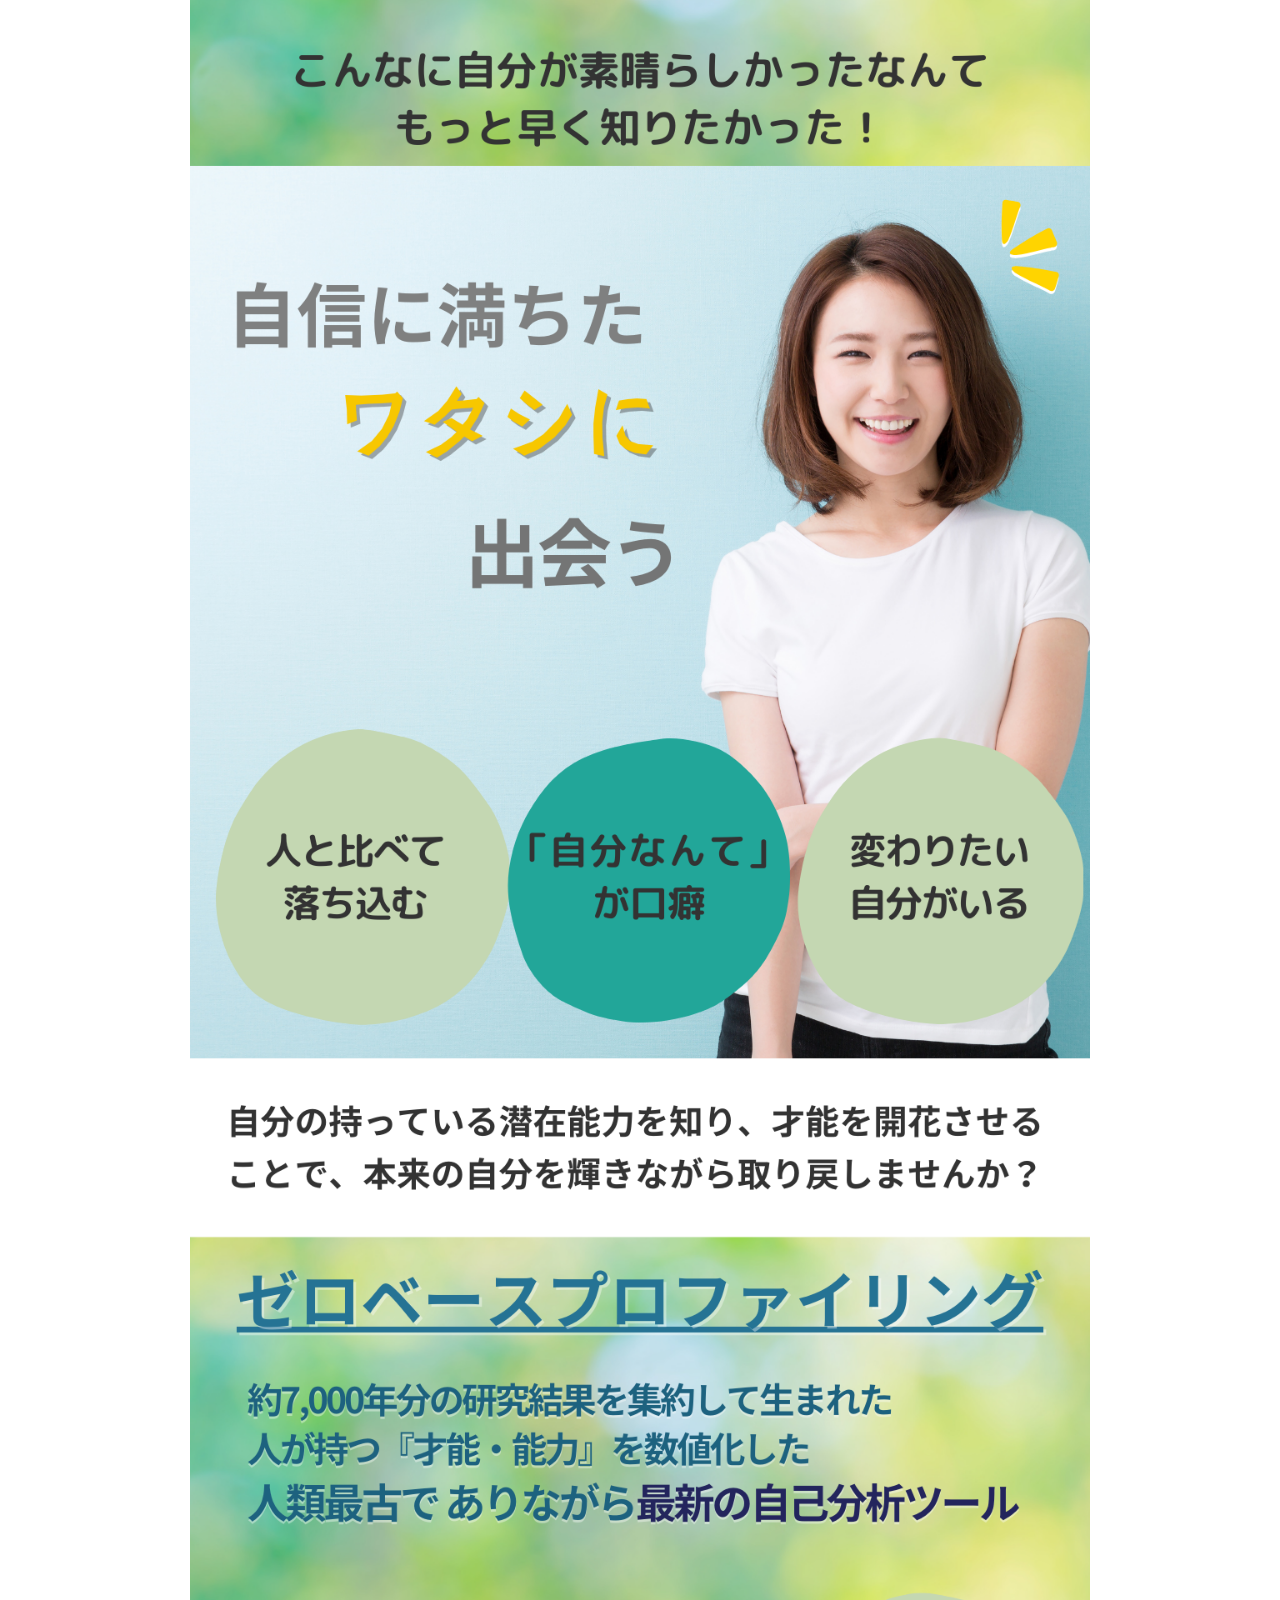
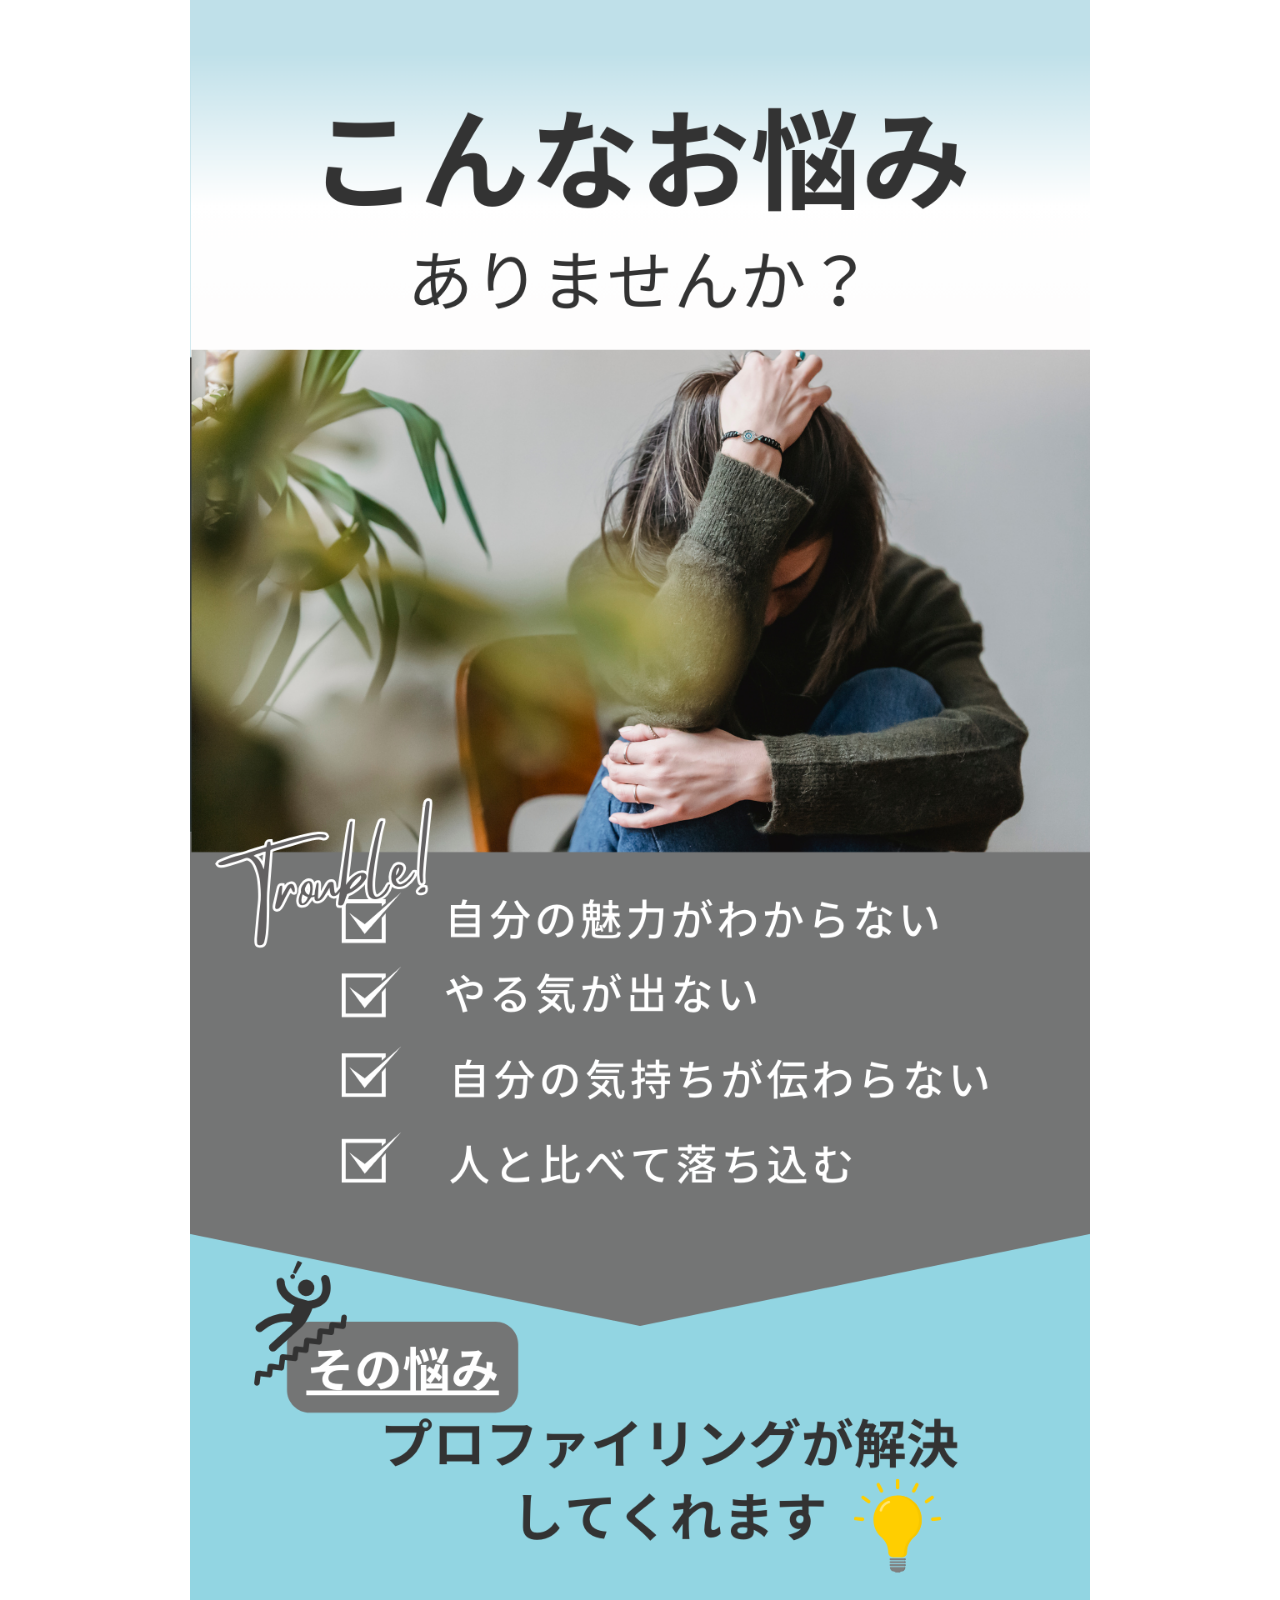
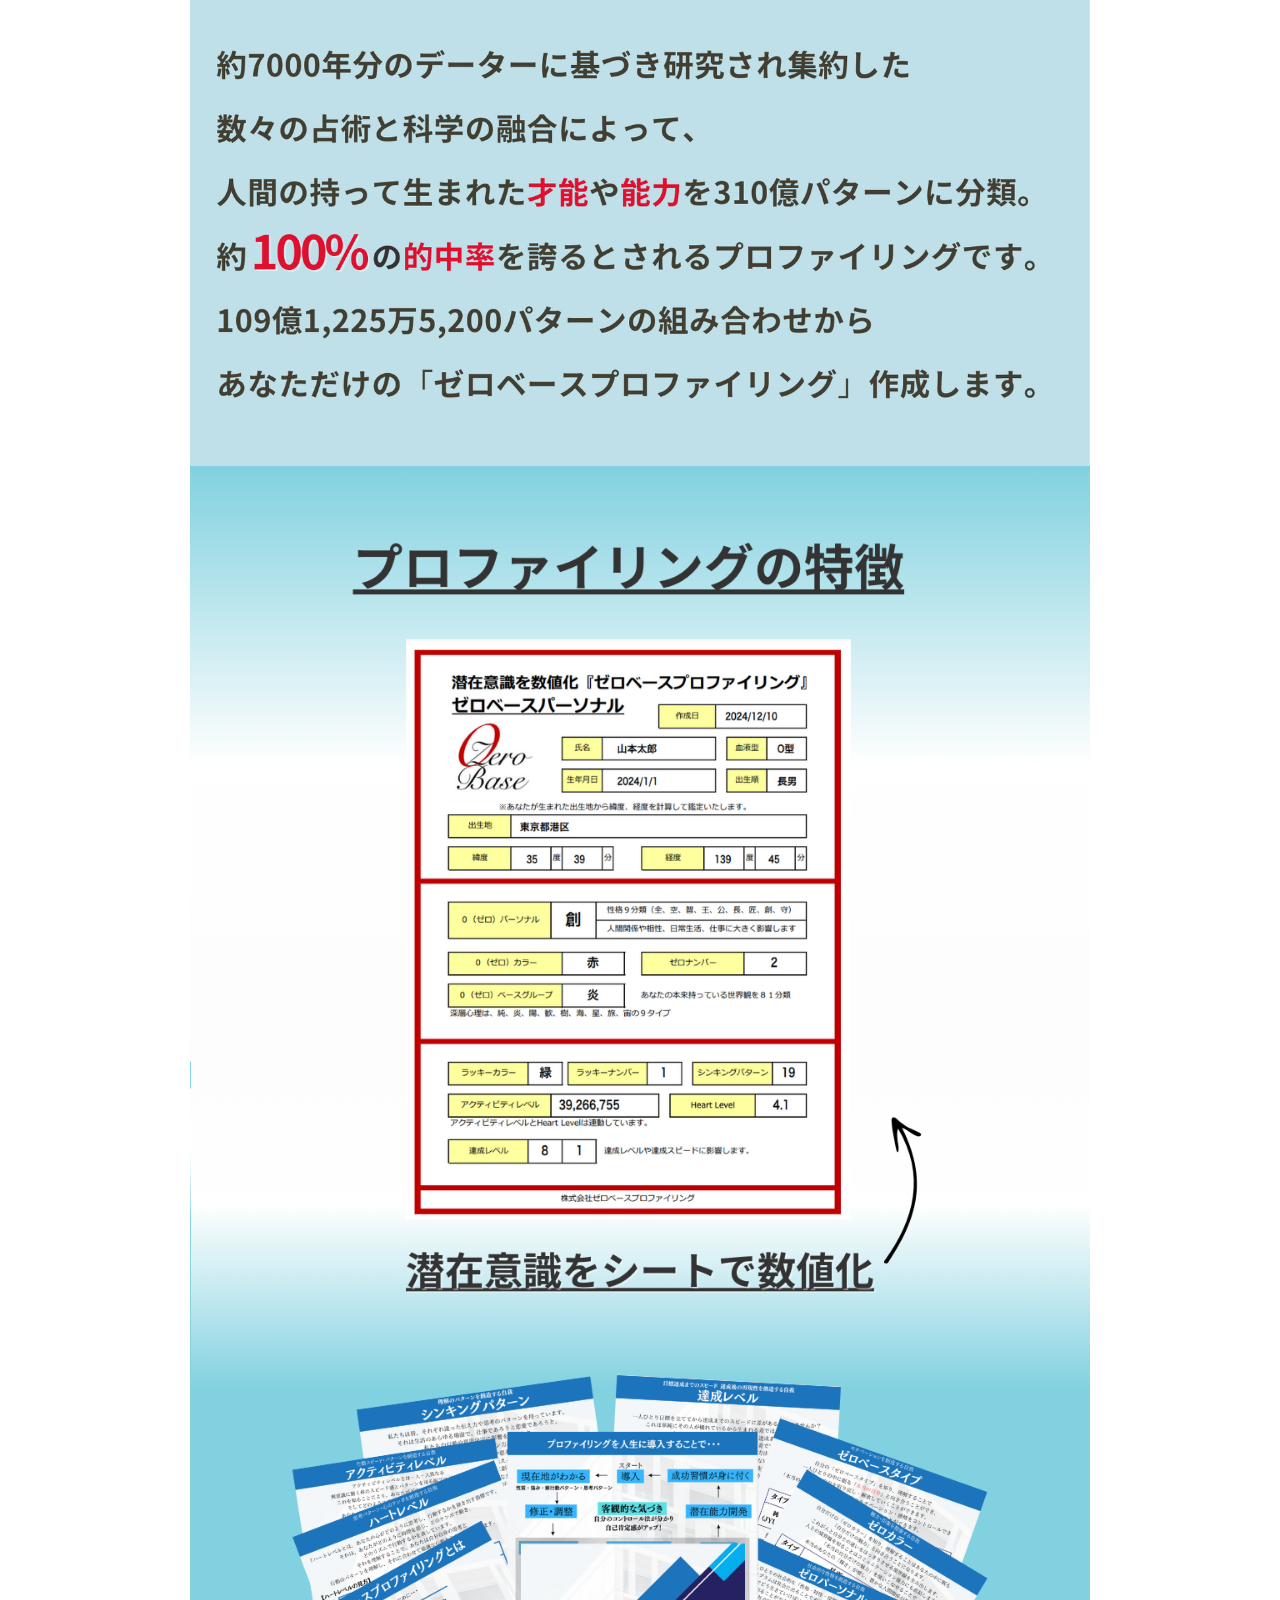
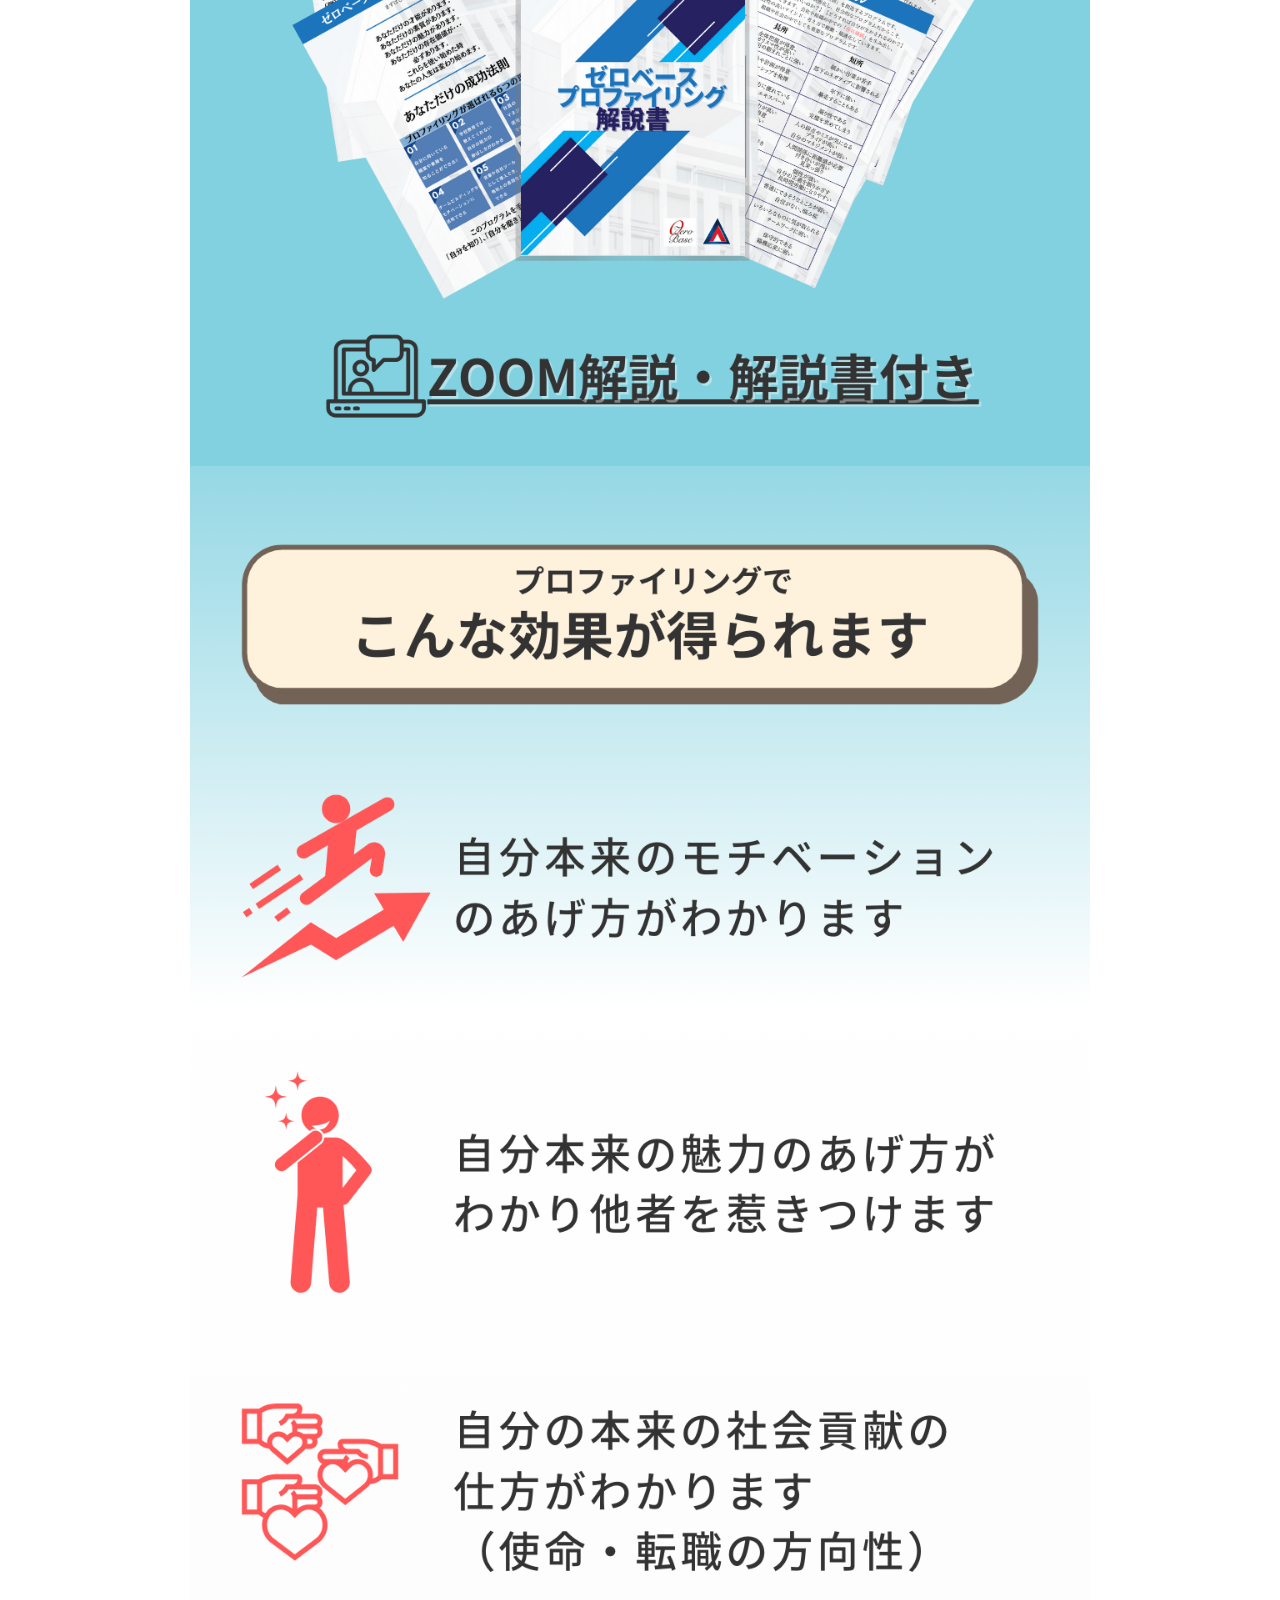
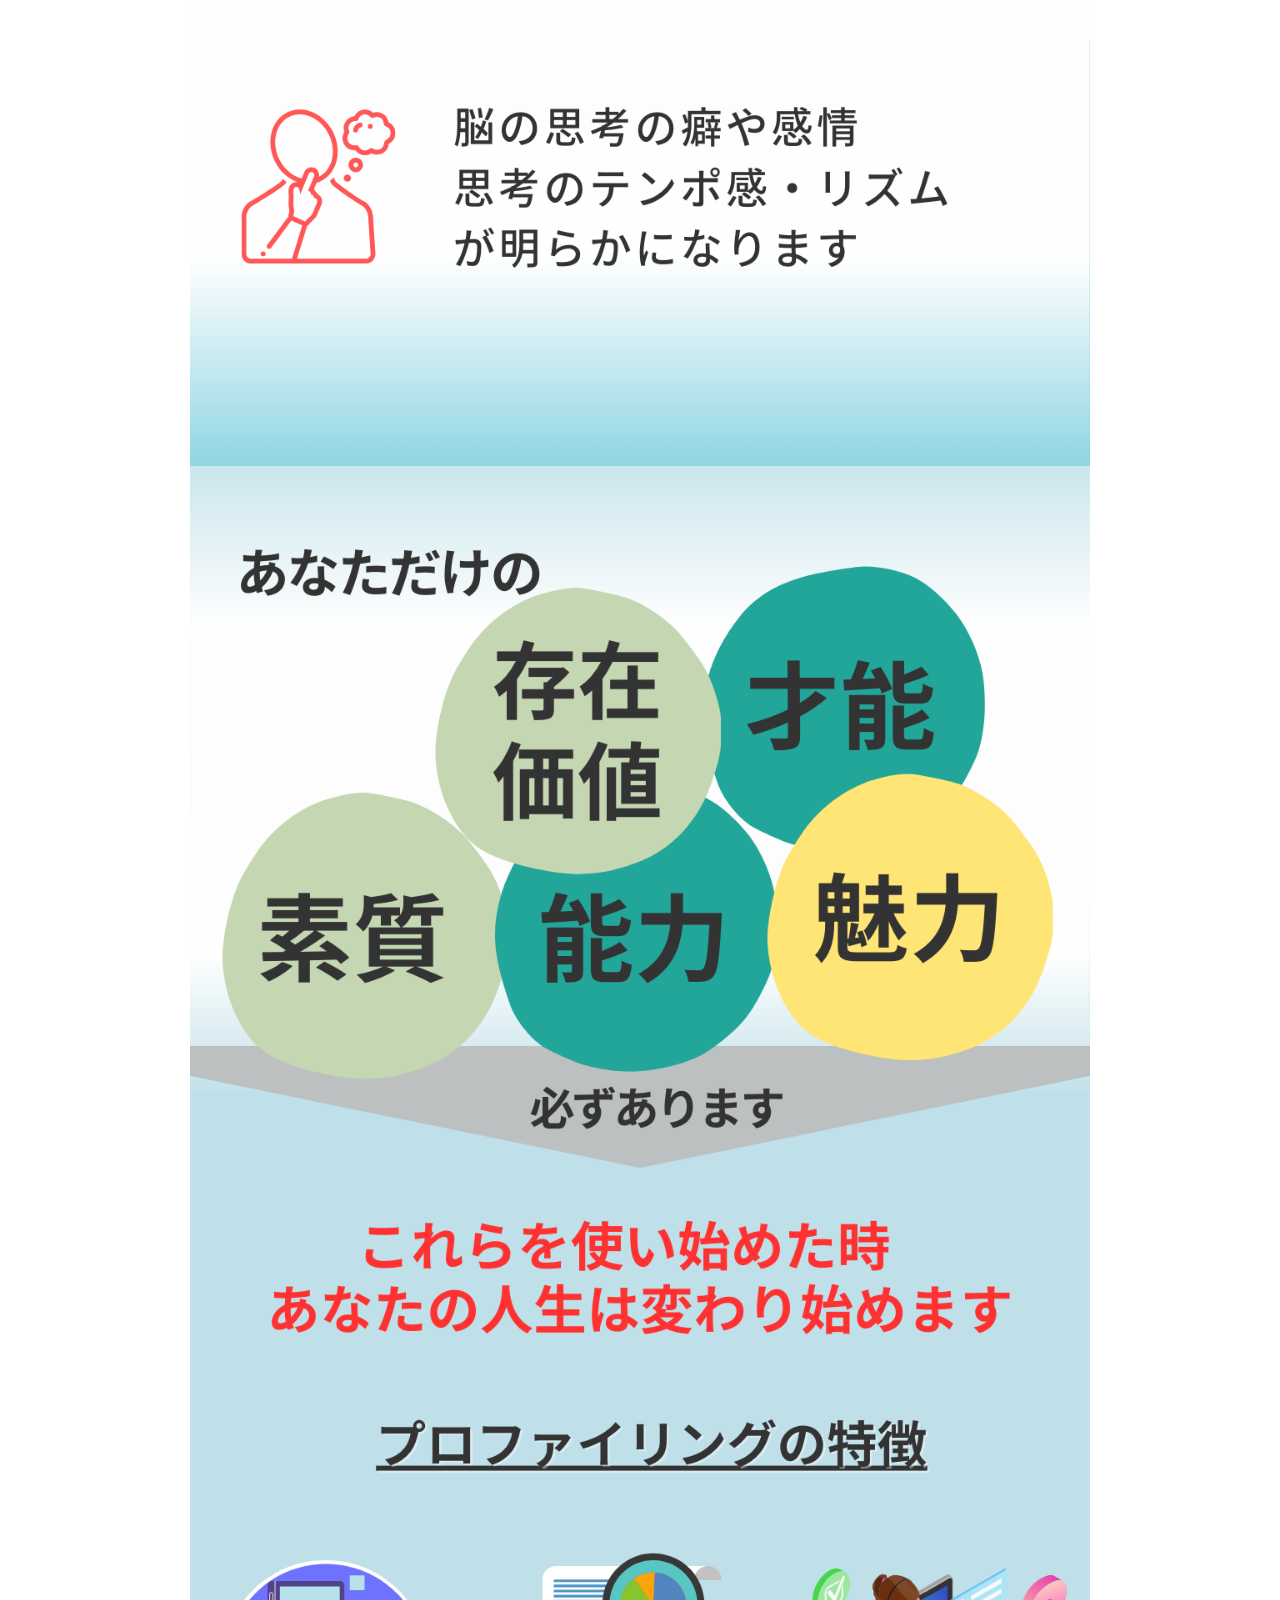
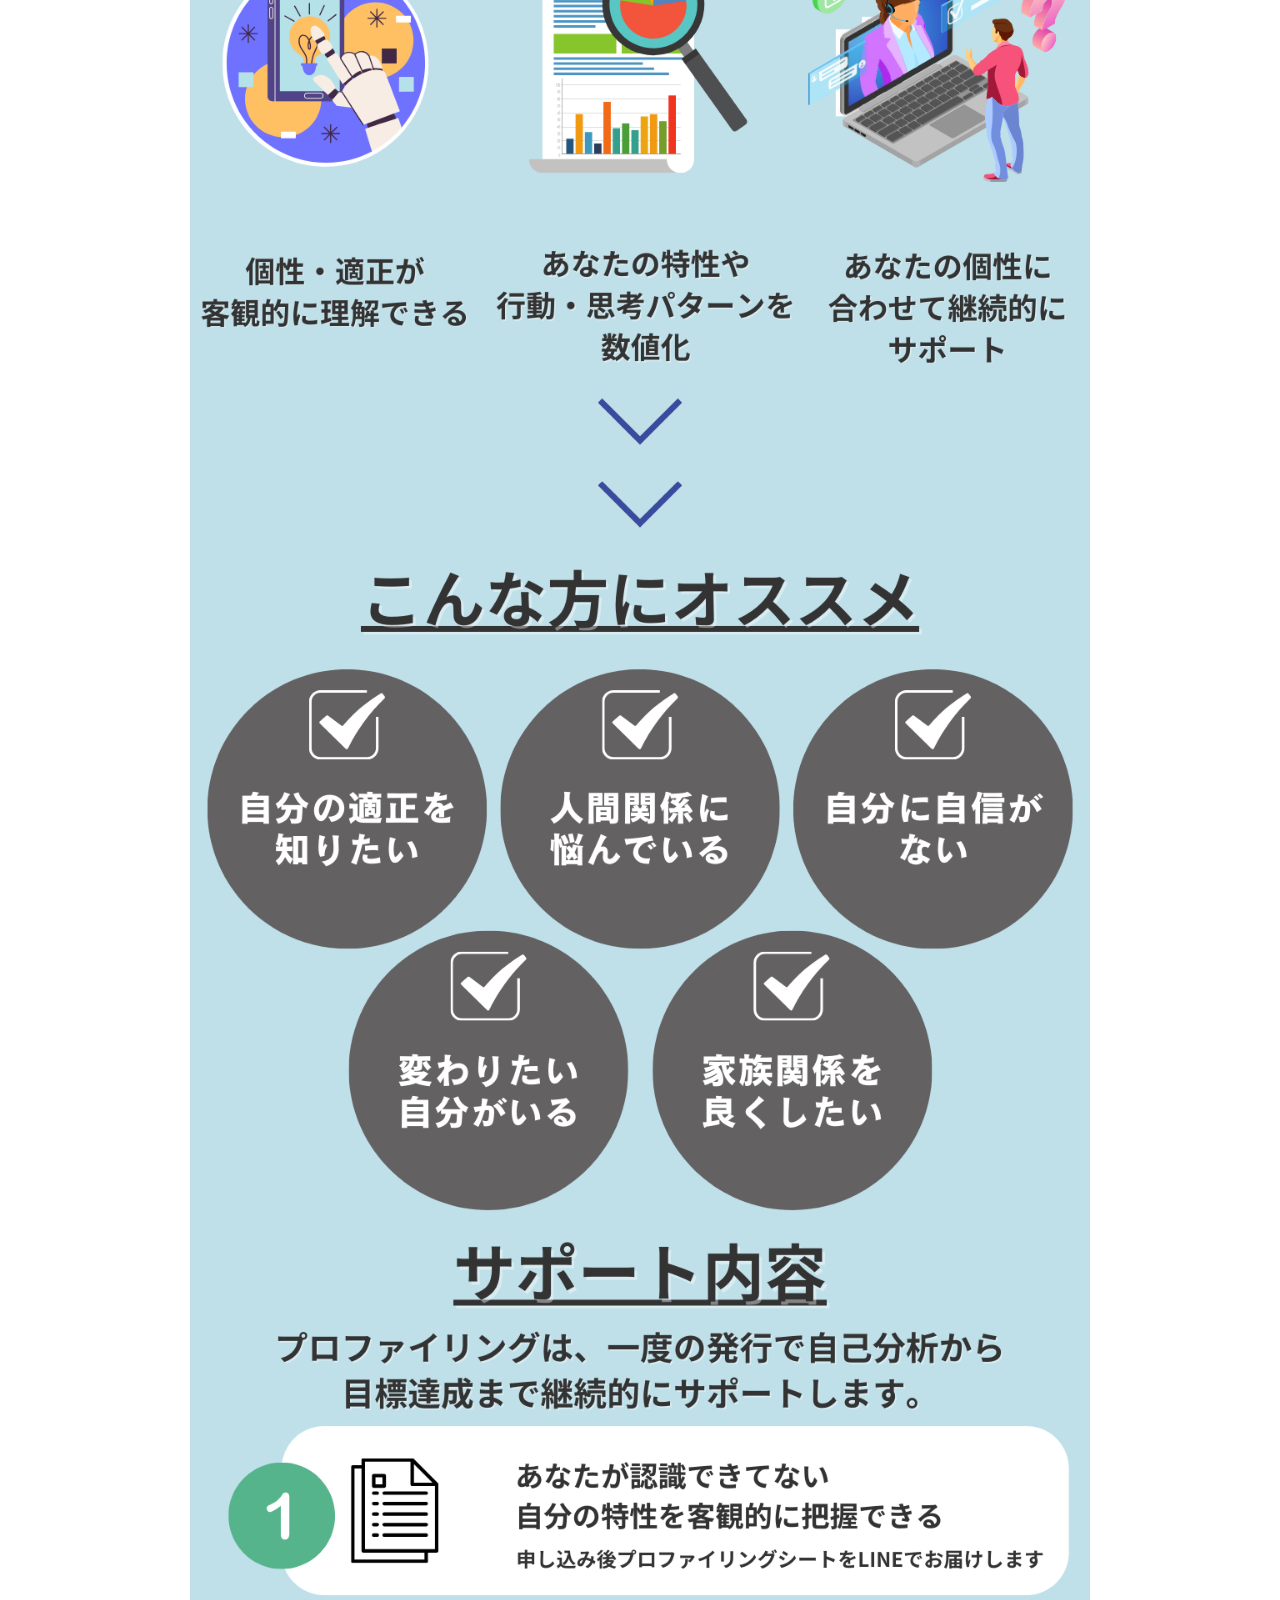
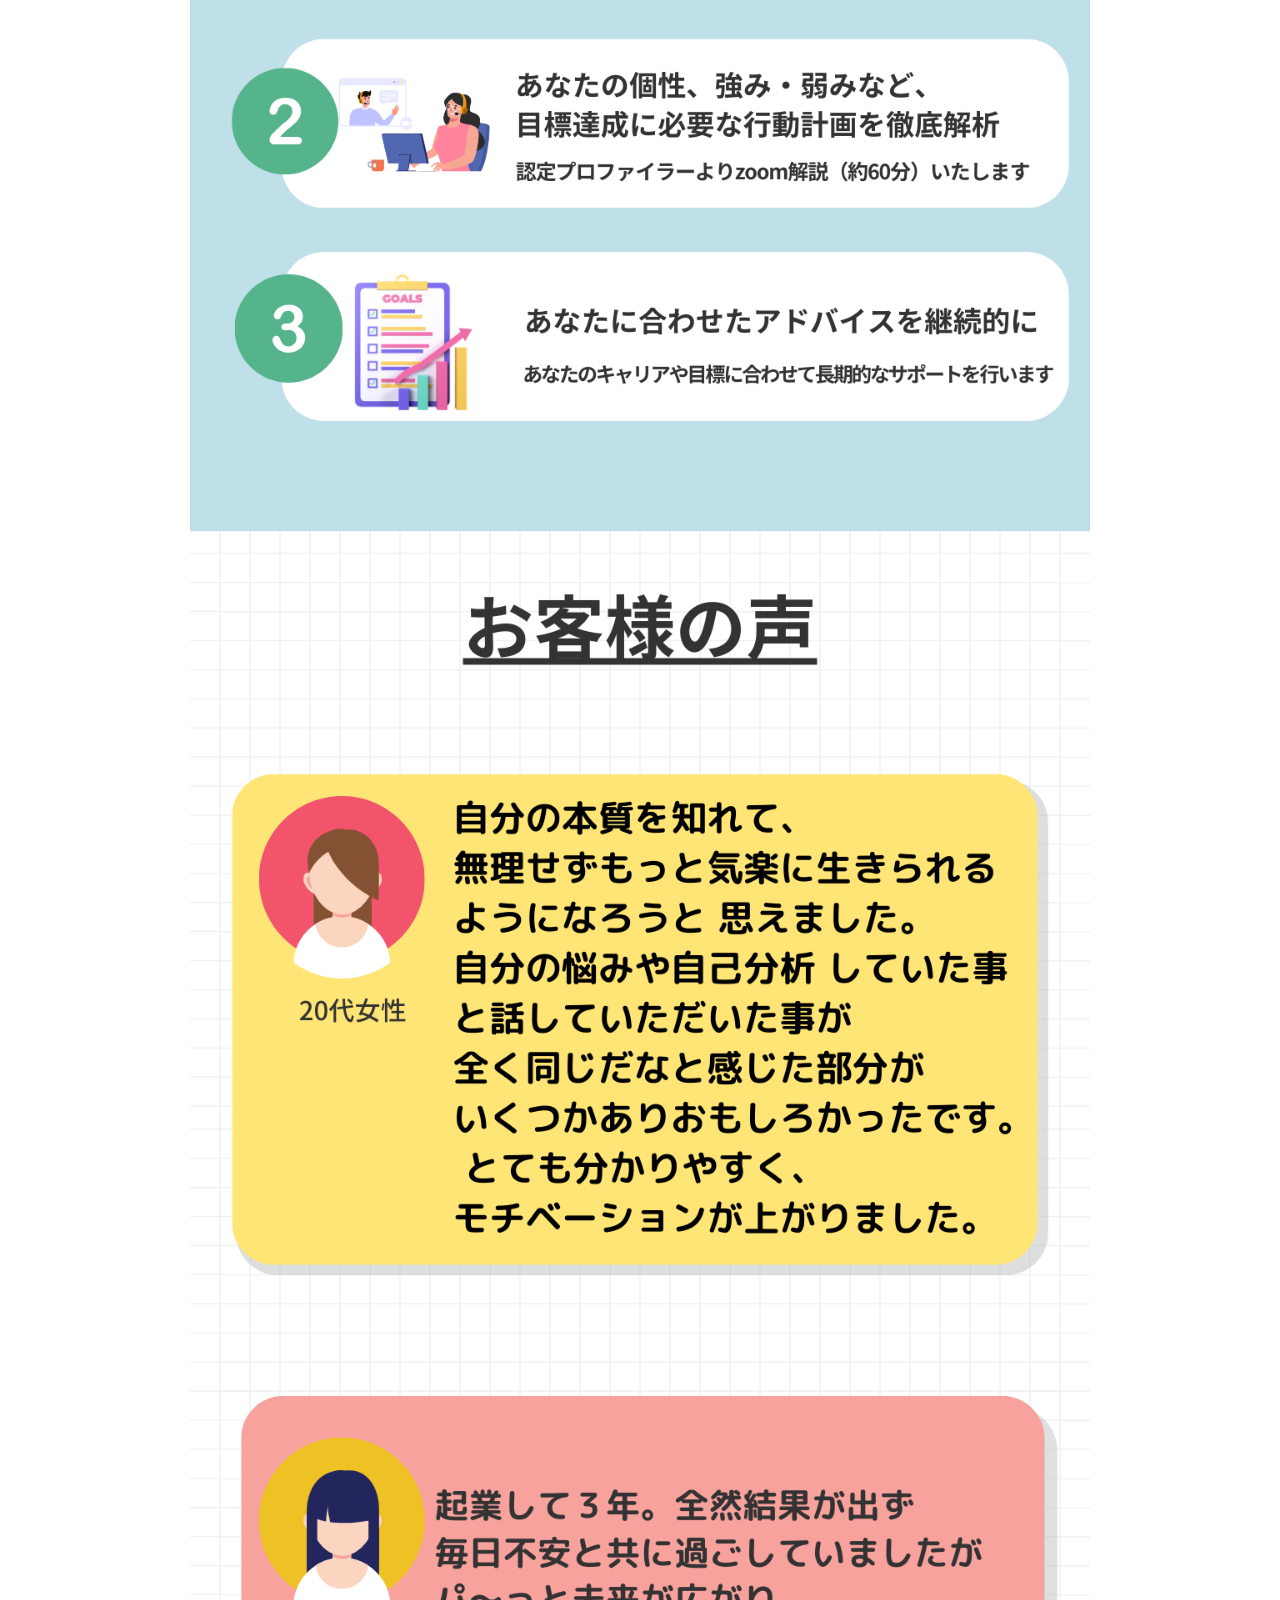
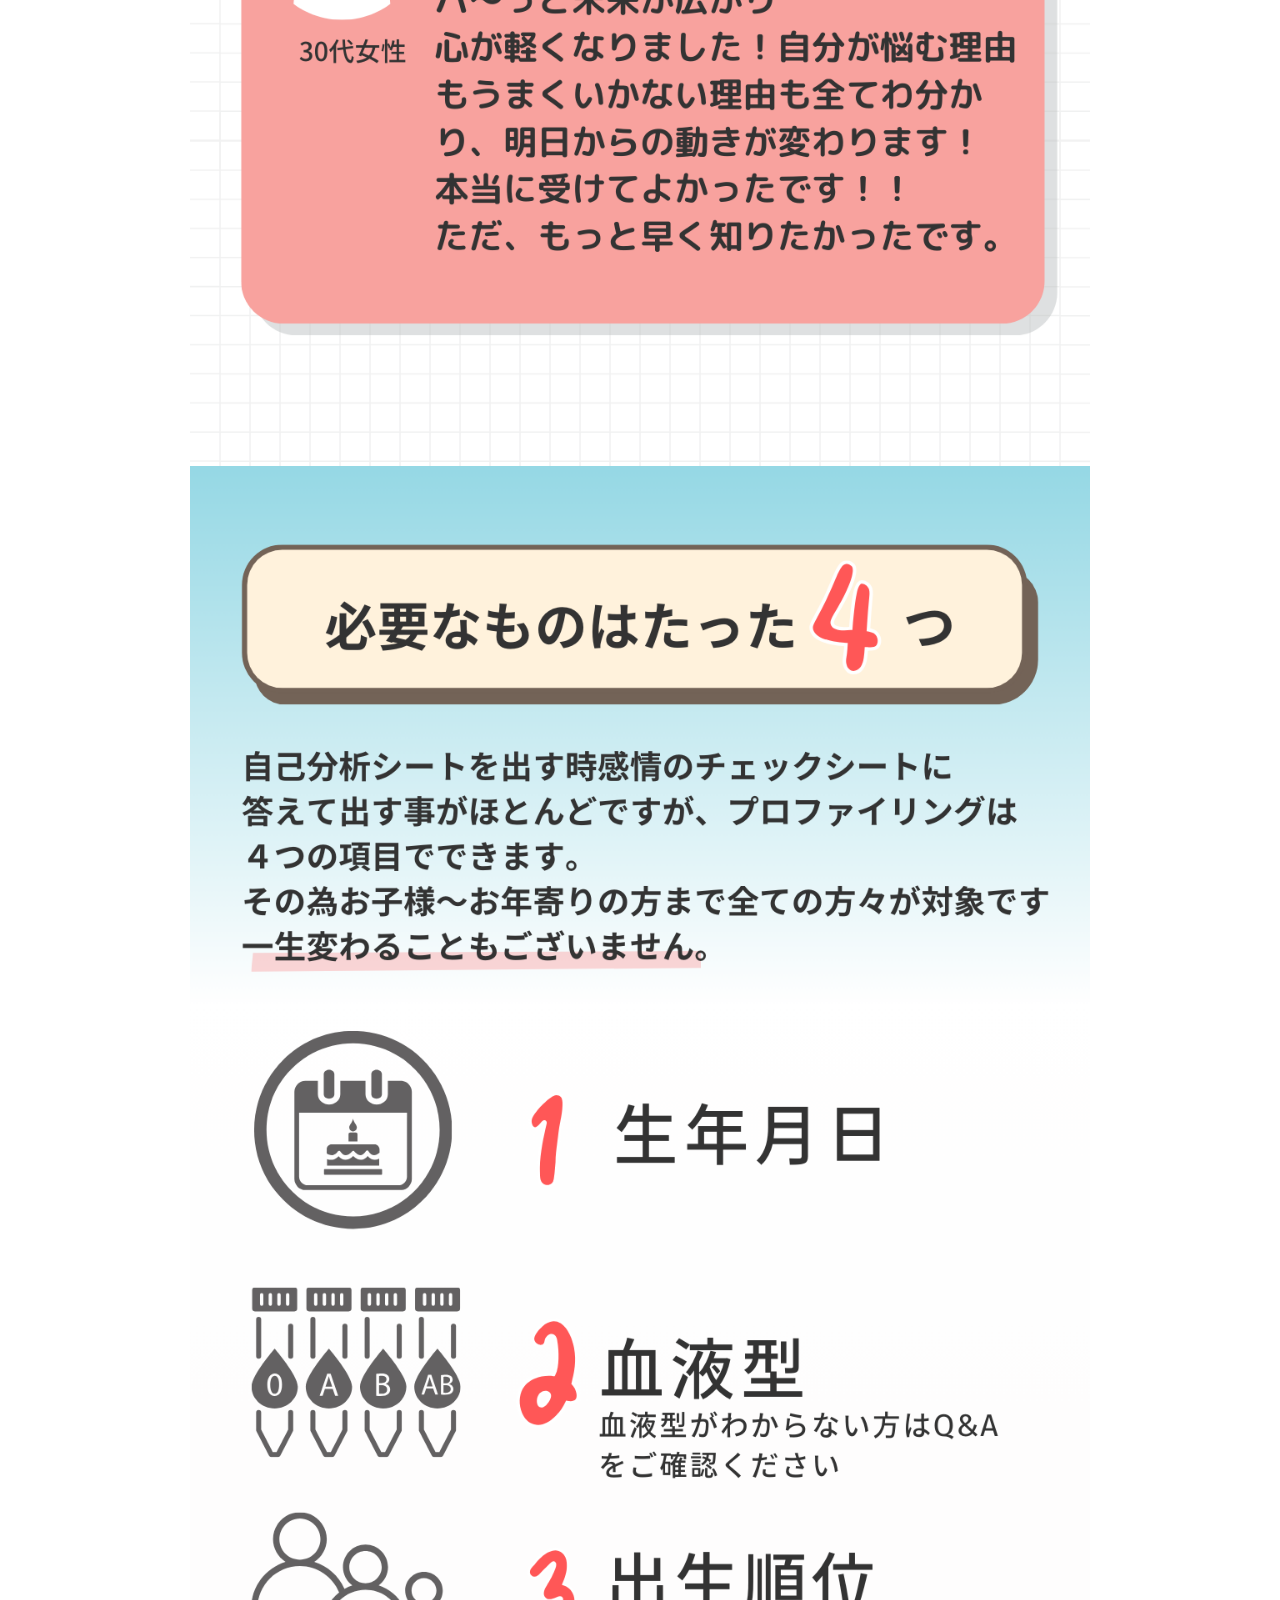
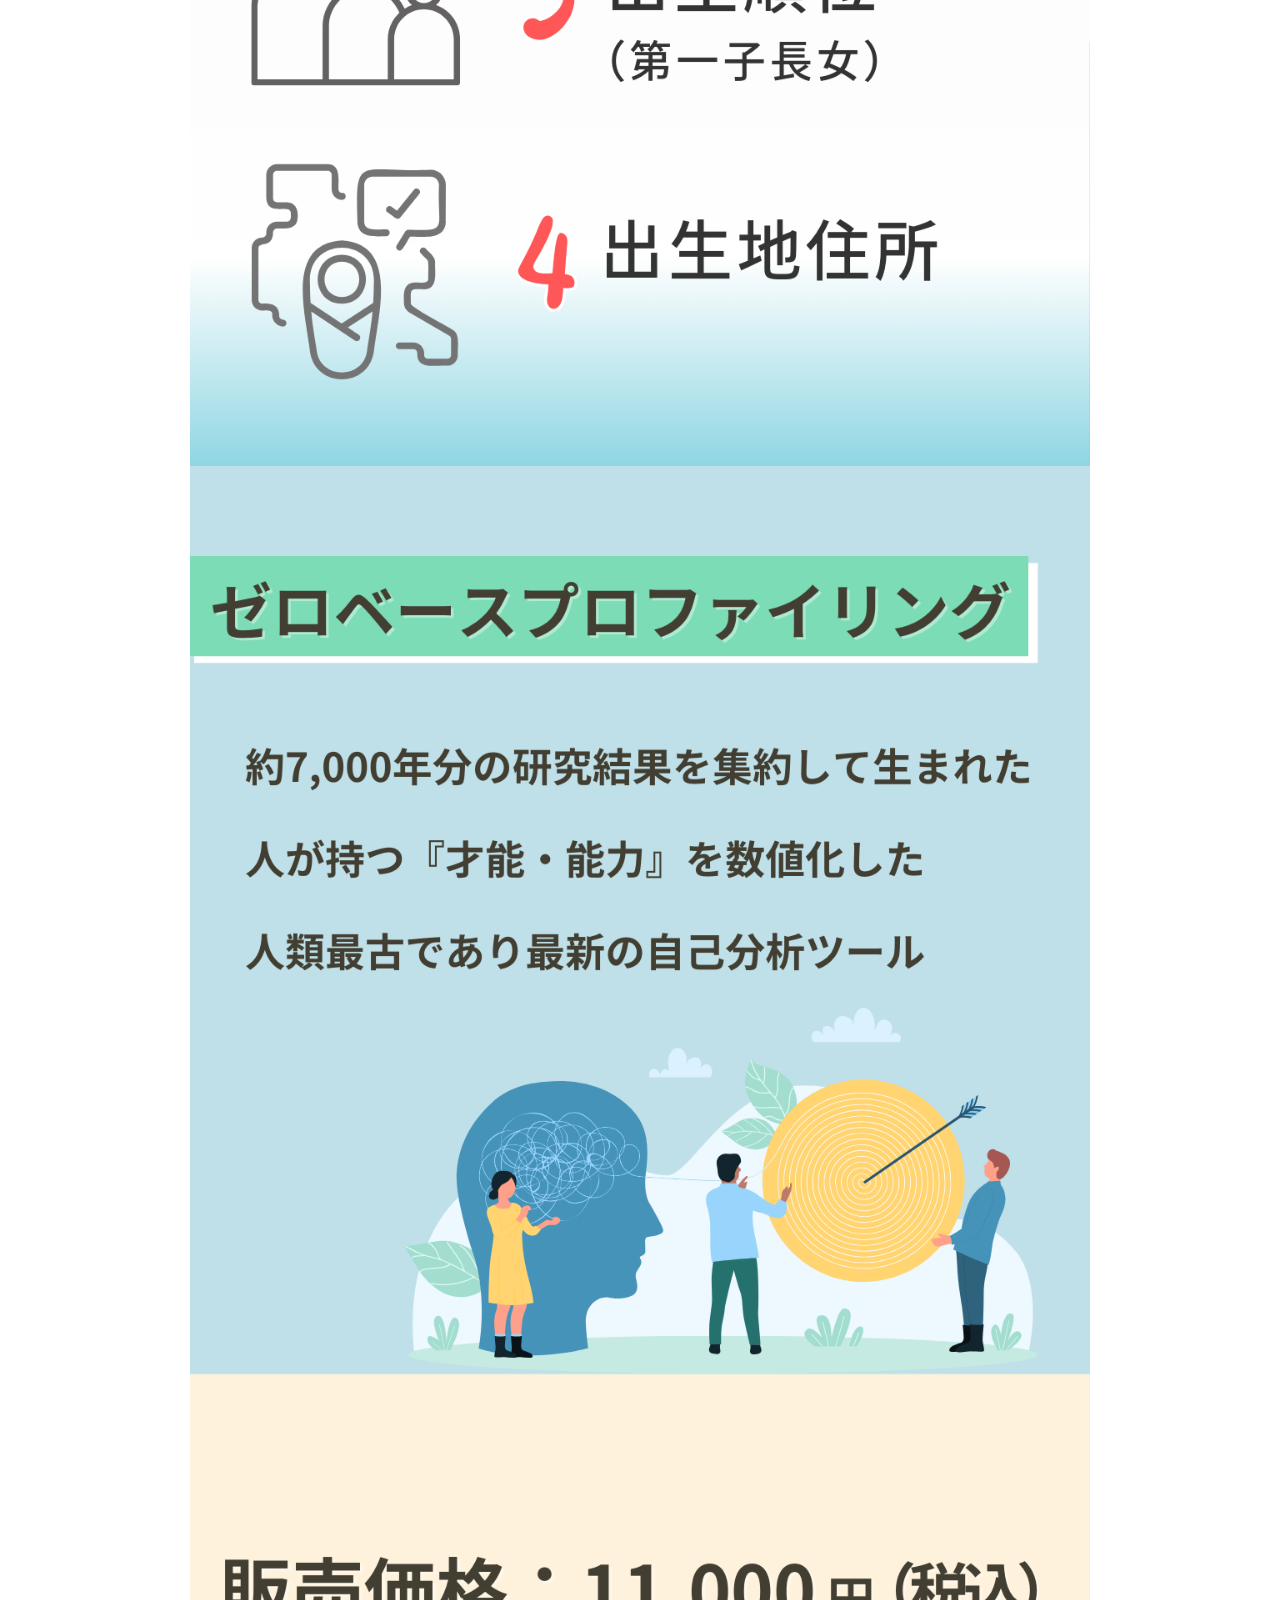
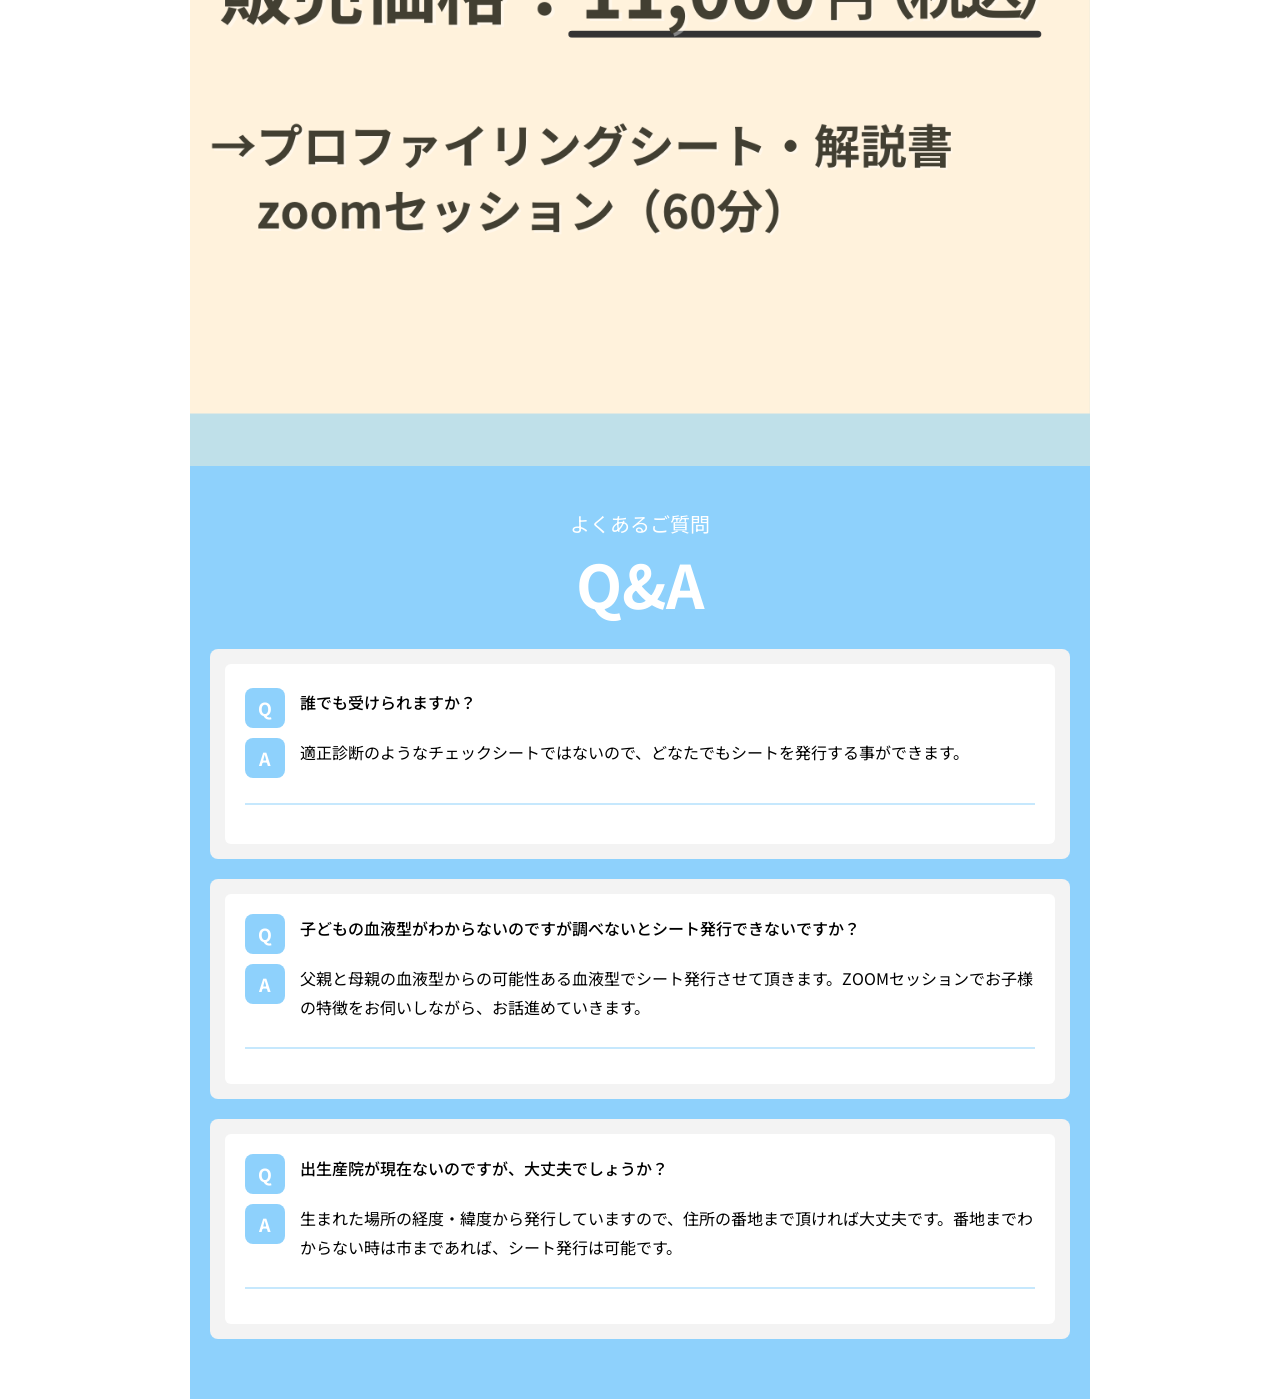
==== index.html @ 4ea13103 "Initial commit: It'me LP landing page" ====
<!DOCTYPE html>
<html lang="ja">

<head>
    <meta charset="UTF-8">
    <meta name="viewport" content="width=device-width, initial-scale=1.0">
    <title>what's profiling</title>
    <link rel="stylesheet" href="style.css">
    <link rel="preconnect" href="https://fonts.googleapis.com">
    <link rel="preconnect" href="https://fonts.gstatic.com" crossorigin>
    <link href="https://fonts.googleapis.com/css2?family=Noto+Sans+JP:wght@100;300;400;500;700;900&display=swap" rel="stylesheet">
</head>

<body>
    <div class="container">
        <!-- Hero Image -->
        <img src="images/01_hero.png" alt="こんなにたくさん 自分のことがわかる!" class="lp-image">

        <!-- Section 2 -->
        <img src="images/02_section.png" alt="プロファイリングとは" class="lp-image">

        <!-- Section 3 -->
        <img src="images/03_section.png" alt="プロファイリングの特徴" class="lp-image">

        <!-- Section 4 -->
        <img src="images/04_section.png" alt="セッション内容" class="lp-image">

        <!-- Section 5 -->
        <img src="images/05_section.png" alt="お客様の声" class="lp-image">

        <!-- Section 6 -->
        <img src="images/06_section.png" alt="セッションの流れ" class="lp-image">

        <!-- Section 7 -->
        <img src="images/07_section.png" alt="プロファイリングの効果" class="lp-image">

        <!-- Section 8 -->
        <img src="images/08_section.png" alt="セッション詳細" class="lp-image">

        <!-- Section 9: 変わることもございません -->
        <img src="images/09_section.png" alt="一生変わることのない自分だけの取扱説明書" class="lp-image">

        <!-- Section 10: 販売価格 -->
        <img src="images/10_price.png" alt="販売価格" class="lp-image">

        <!-- ※「申し込み方法」セクション（5-24.png）削除 -->
        <!-- ※ CTAボタン「申し込む」削除 -->
        <!-- ※「ABOUT ME」セクション（11-6.png）削除 -->

        <!-- Q&A Section -->
        <div class="qa-section">
            <div class="qa-header">
                <span class="qa-subtitle">よくあるご質問</span>
                <span class="qa-title">Q&amp;A</span>
            </div>

            <!-- Q&A 1 -->
            <div class="qa-item">
                <div class="qa-inner">
                    <div class="qa-row qa-question">
                        <div class="qa-badge">Q</div>
                        <div class="qa-text">誰でも受けられますか？</div>
                    </div>
                    <div class="qa-row qa-answer">
                        <div class="qa-badge">A</div>
                        <div class="qa-text">適正診断のようなチェックシートではないので、どなたでもシートを発行する事ができます。</div>
                    </div>
                    <hr class="qa-divider">
                </div>
            </div>

            <!-- Q&A 2 -->
            <div class="qa-item">
                <div class="qa-inner">
                    <div class="qa-row qa-question">
                        <div class="qa-badge">Q</div>
                        <div class="qa-text">子どもの血液型がわからないのですが調べないとシート発行できないですか？</div>
                    </div>
                    <div class="qa-row qa-answer">
                        <div class="qa-badge">A</div>
                        <div class="qa-text">父親と母親の血液型からの可能性ある血液型でシート発行させて頂きます。ZOOMセッションでお子様の特徴をお伺いしながら、お話進めていきます。</div>
                    </div>
                    <hr class="qa-divider">
                </div>
            </div>

            <!-- Q&A 3 -->
            <div class="qa-item">
                <div class="qa-inner">
                    <div class="qa-row qa-question">
                        <div class="qa-badge">Q</div>
                        <div class="qa-text">出生産院が現在ないのですが、大丈夫でしょうか？</div>
                    </div>
                    <div class="qa-row qa-answer">
                        <div class="qa-badge">A</div>
                        <div class="qa-text">生まれた場所の経度・緯度から発行していますので、住所の番地まで頂ければ大丈夫です。番地までわからない時は市まであれば、シート発行は可能です。</div>
                    </div>
                    <hr class="qa-divider">
                </div>
            </div>
        </div>

        <!-- ※ 最終CTAボタン「申し込む」削除 -->

    </div>
</body>

</html>
---- style.css ----
/* Base Styles */
* {
    margin: 0;
    padding: 0;
    box-sizing: border-box;
}

body {
    background-color: #fff;
    font-family: "Open Sans", "Noto Sans JP", Helvetica, Arial, sans-serif;
    color: #333;
    line-height: 1.8;
    font-size: 18px;
}

.container {
    max-width: 900px;
    margin: 0 auto;
    background-color: #fff;
}

/* Image Styles */
.lp-image {
    display: block;
    width: 100%;
    height: auto;
}

/* Q&A Section */
.qa-section {
    background-color: #8ed1fc;
    padding: 40px 20px;
}

.qa-header {
    text-align: center;
    color: #fff;
    margin-bottom: 30px;
}

.qa-header .qa-subtitle {
    font-size: 20px;
    display: block;
    margin-bottom: 5px;
}

.qa-header .qa-title {
    font-size: 60px;
    font-weight: bold;
    line-height: 1.2;
}

/* Q&A Item */
.qa-item {
    background-color: #f3f3f3;
    border-radius: 8px;
    margin-bottom: 20px;
    overflow: hidden;
}

.qa-inner {
    background-color: #fff;
    margin: 15px;
    border-radius: 6px;
    padding: 20px;
    min-height: 180px;
    display: flex;
    flex-direction: column;
    justify-content: center;
}

.qa-row {
    display: flex;
    align-items: flex-start;
    gap: 15px;
    margin-bottom: 10px;
}

.qa-row:last-child {
    margin-bottom: 0;
}

.qa-badge {
    flex-shrink: 0;
    width: 40px;
    height: 40px;
    background-color: #8ed1fc;
    color: #fff;
    display: flex;
    align-items: center;
    justify-content: center;
    border-radius: 8px;
    font-size: 18px;
    font-weight: bold;
}

.qa-text {
    flex: 1;
    color: #000;
    font-size: 16px;
    line-height: 1.8;
    display: flex;
    align-items: center;
}

.qa-question .qa-text {
    font-weight: 500;
}

.qa-divider {
    border: none;
    border-top: 2px solid #8ed1fc;
    margin: 15px 0;
    opacity: 0.5;
}

/* Responsive */
@media (max-width: 600px) {
    .qa-header .qa-title {
        font-size: 40px;
    }

    .qa-header .qa-subtitle {
        font-size: 16px;
    }

    .qa-inner {
        padding: 15px;
        margin: 10px;
        min-height: auto;
    }

    .qa-badge {
        width: 32px;
        height: 32px;
        font-size: 15px;
    }

    .qa-text {
        font-size: 14px;
    }
}
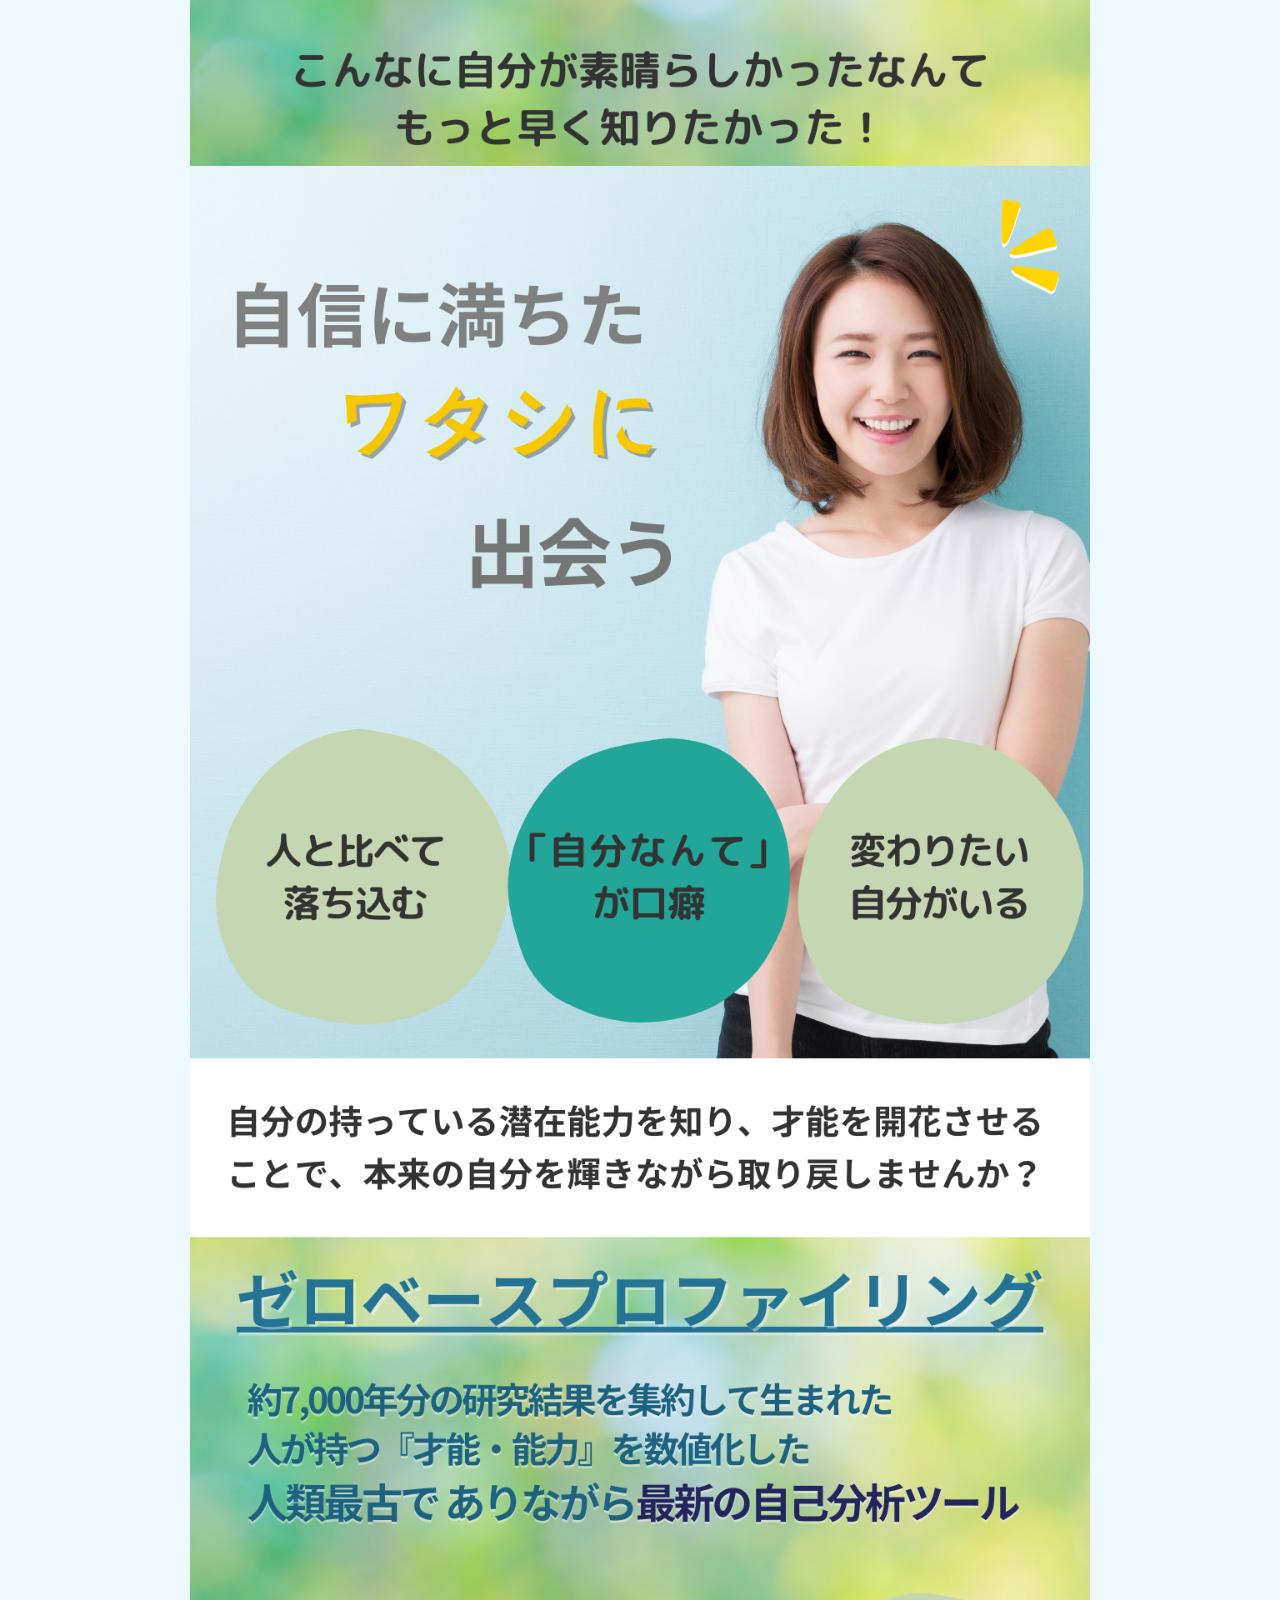
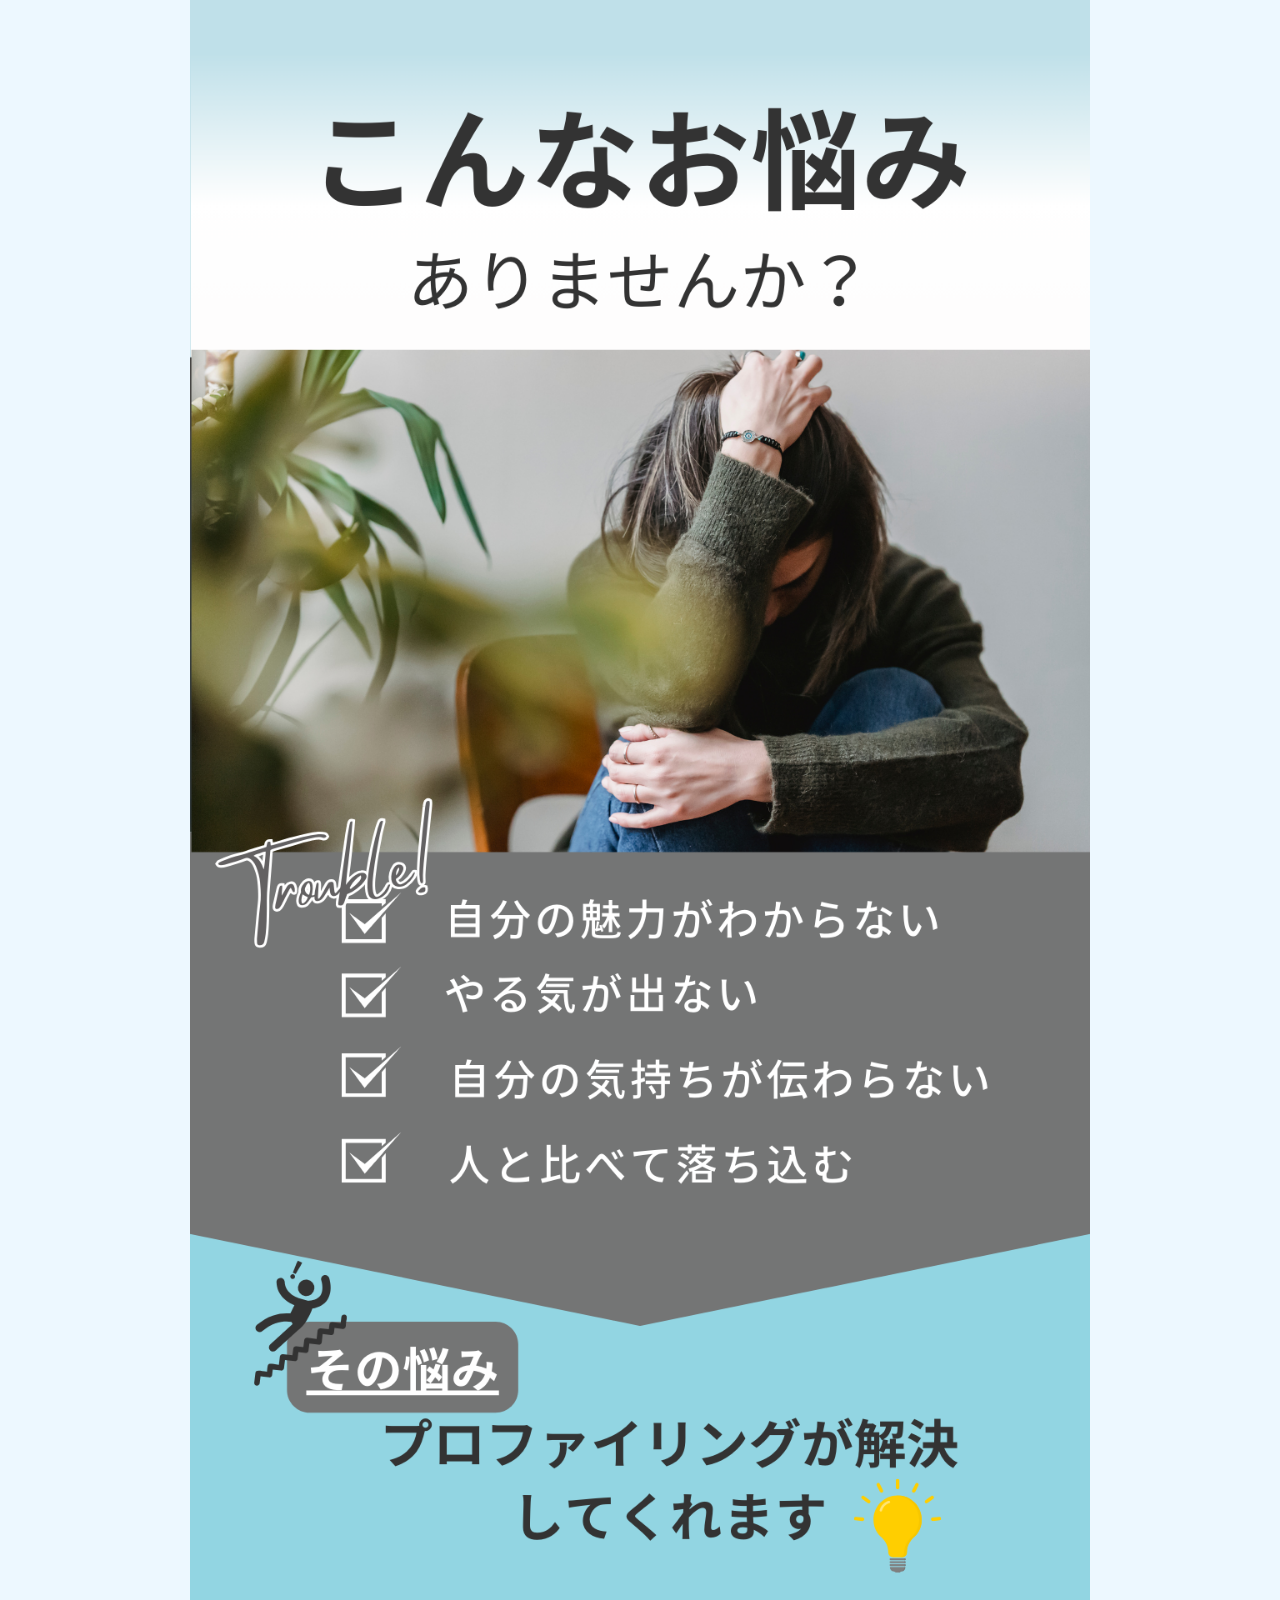
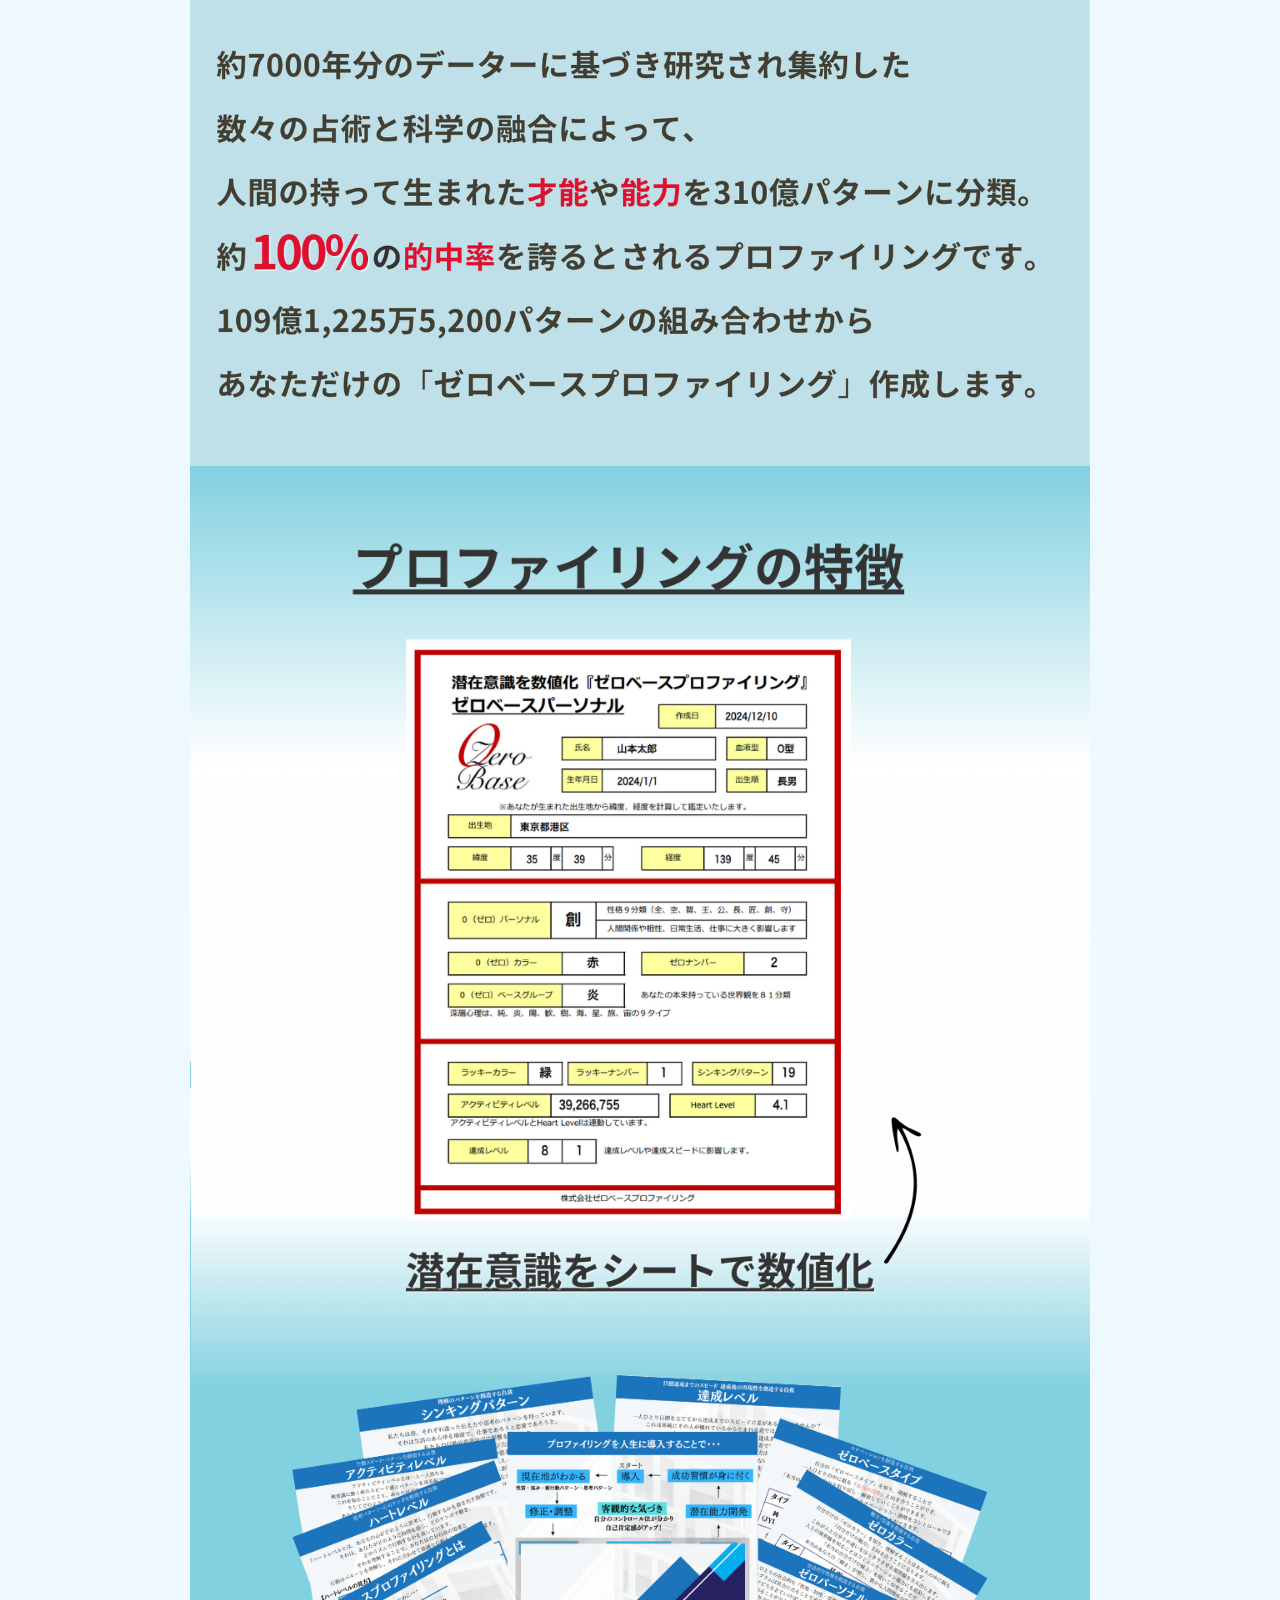
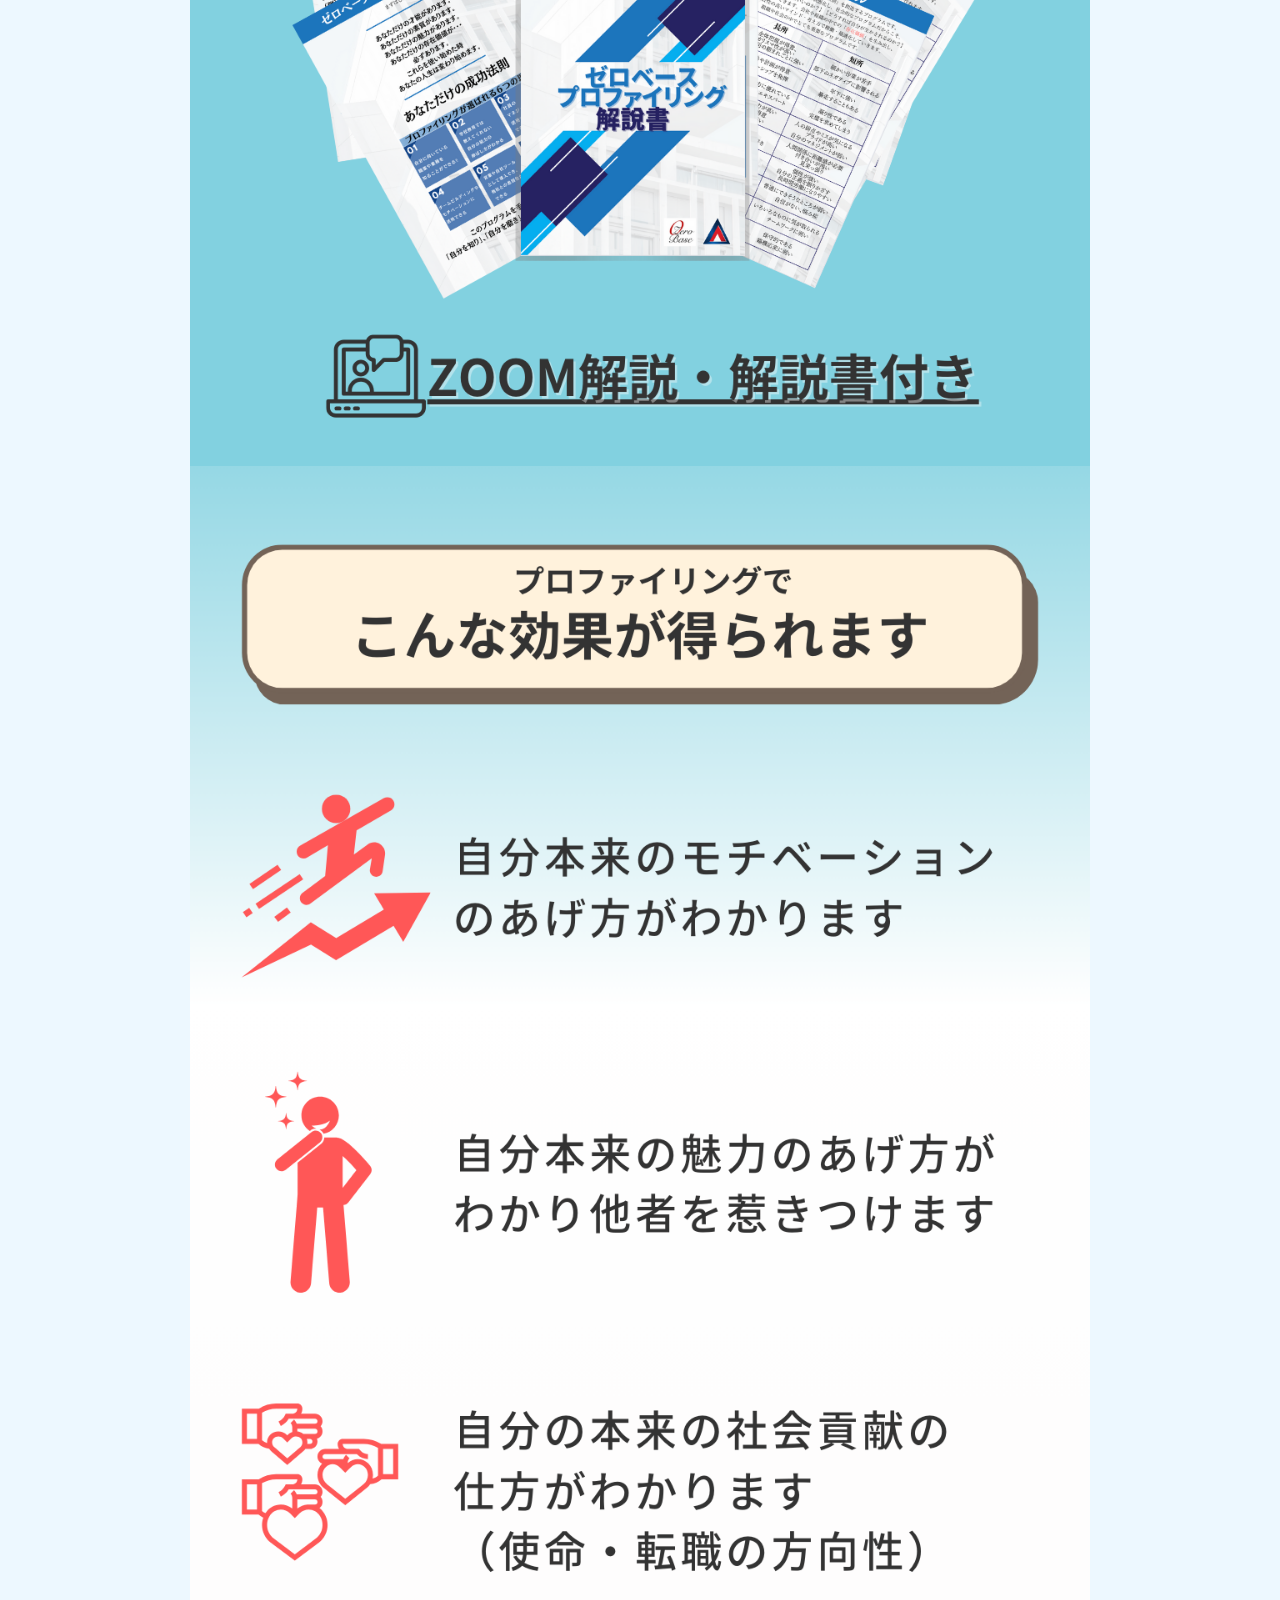
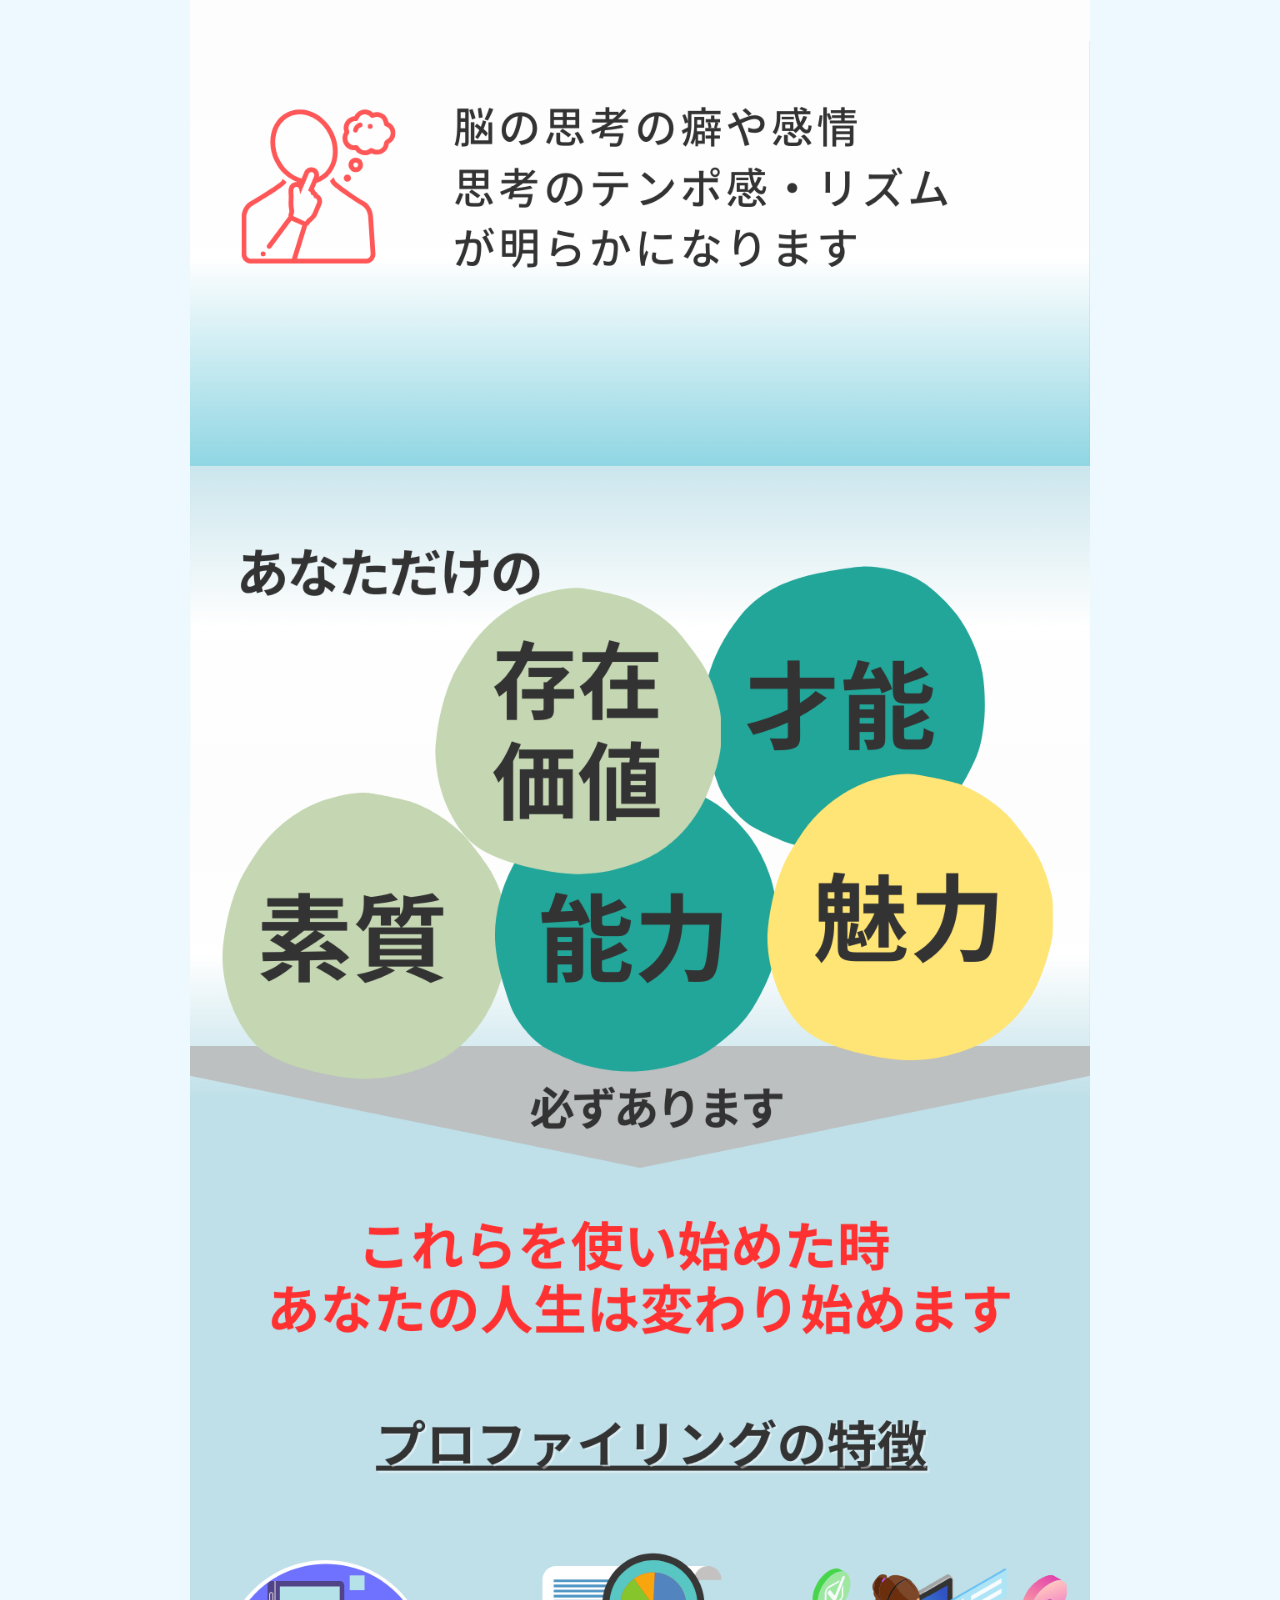
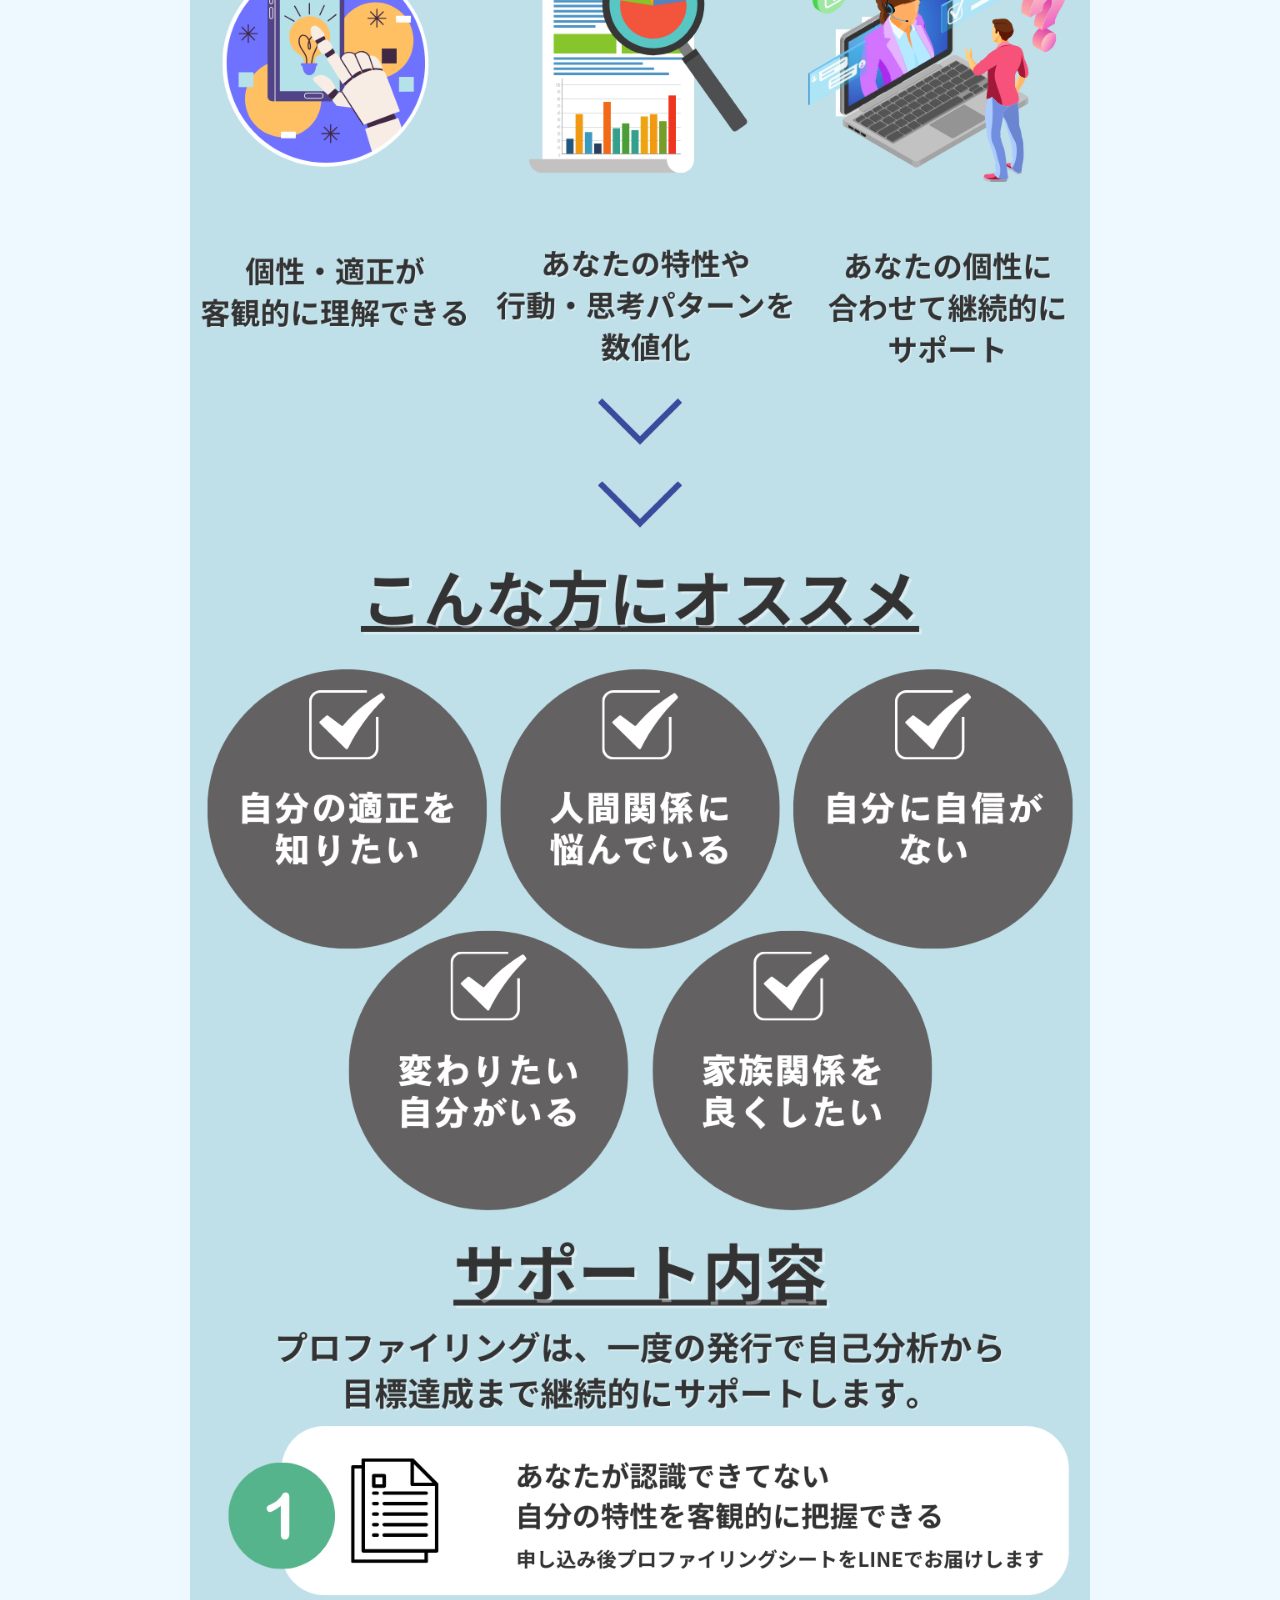
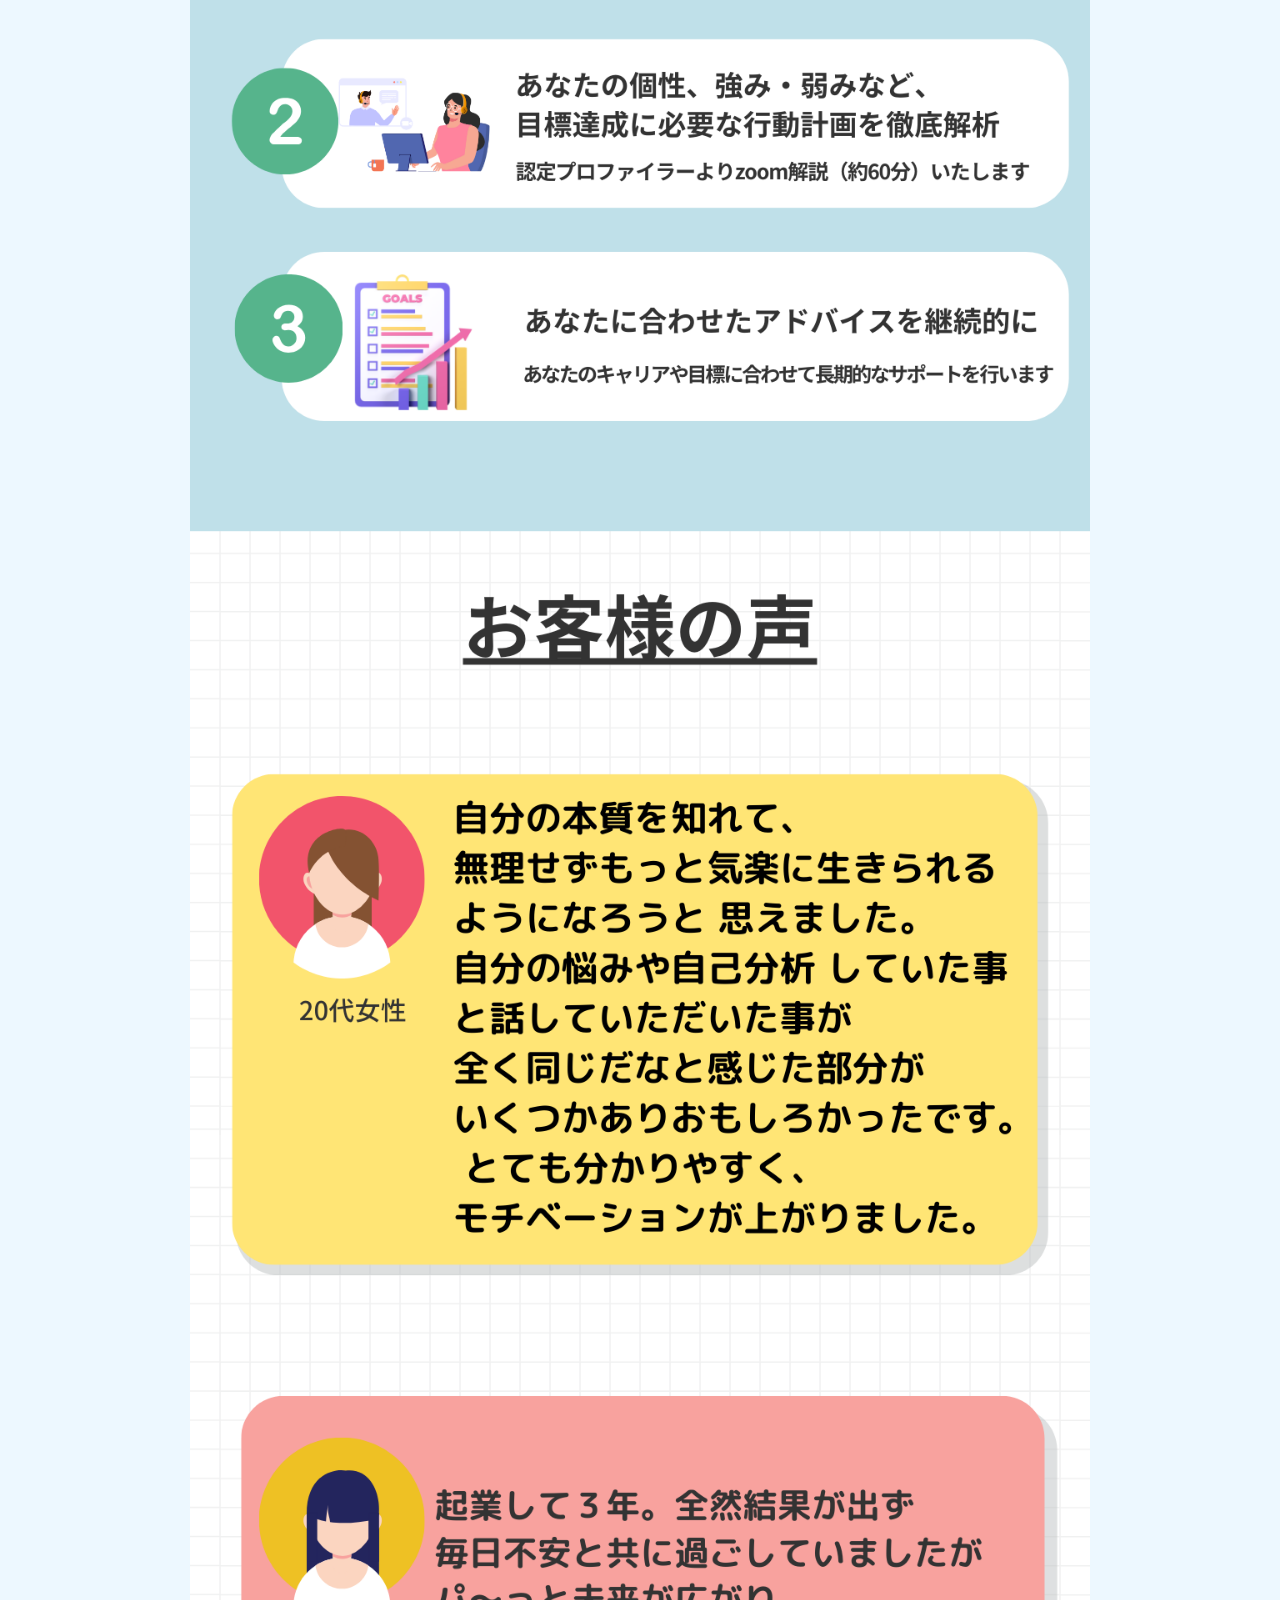
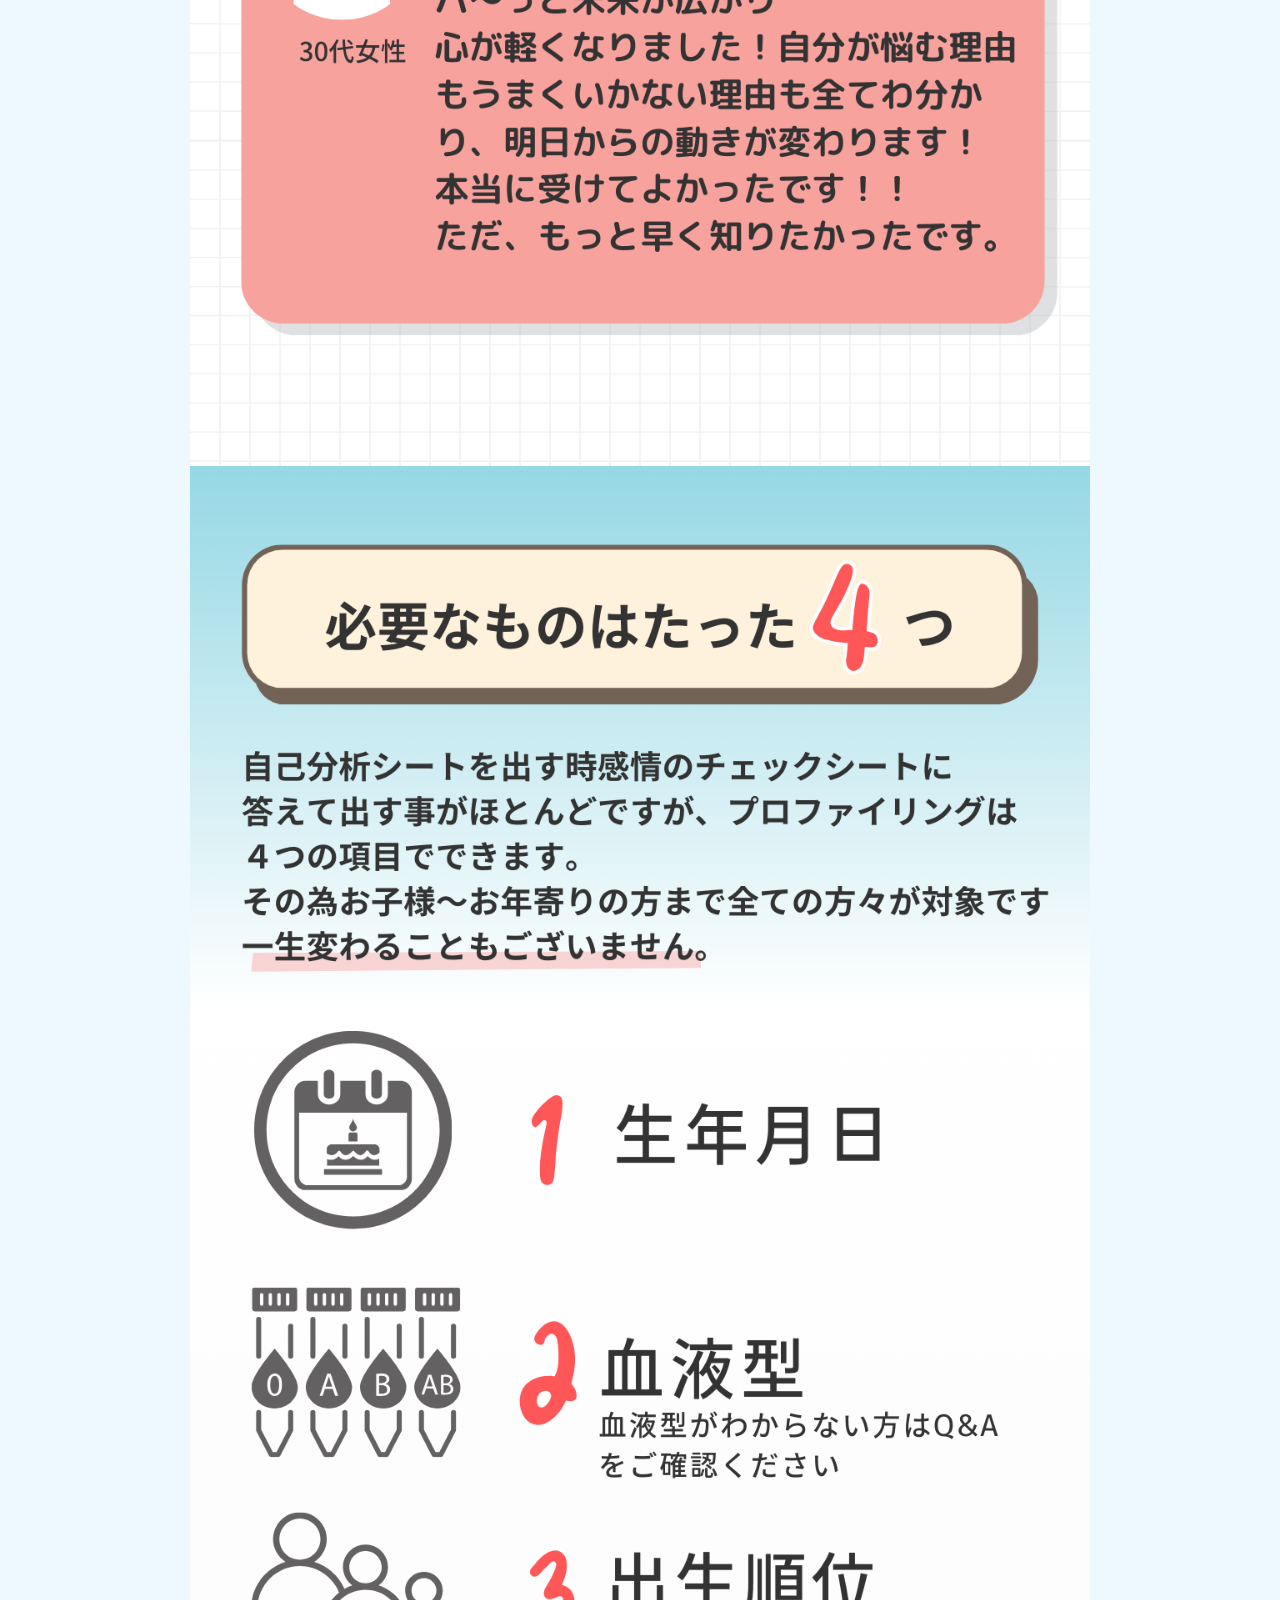
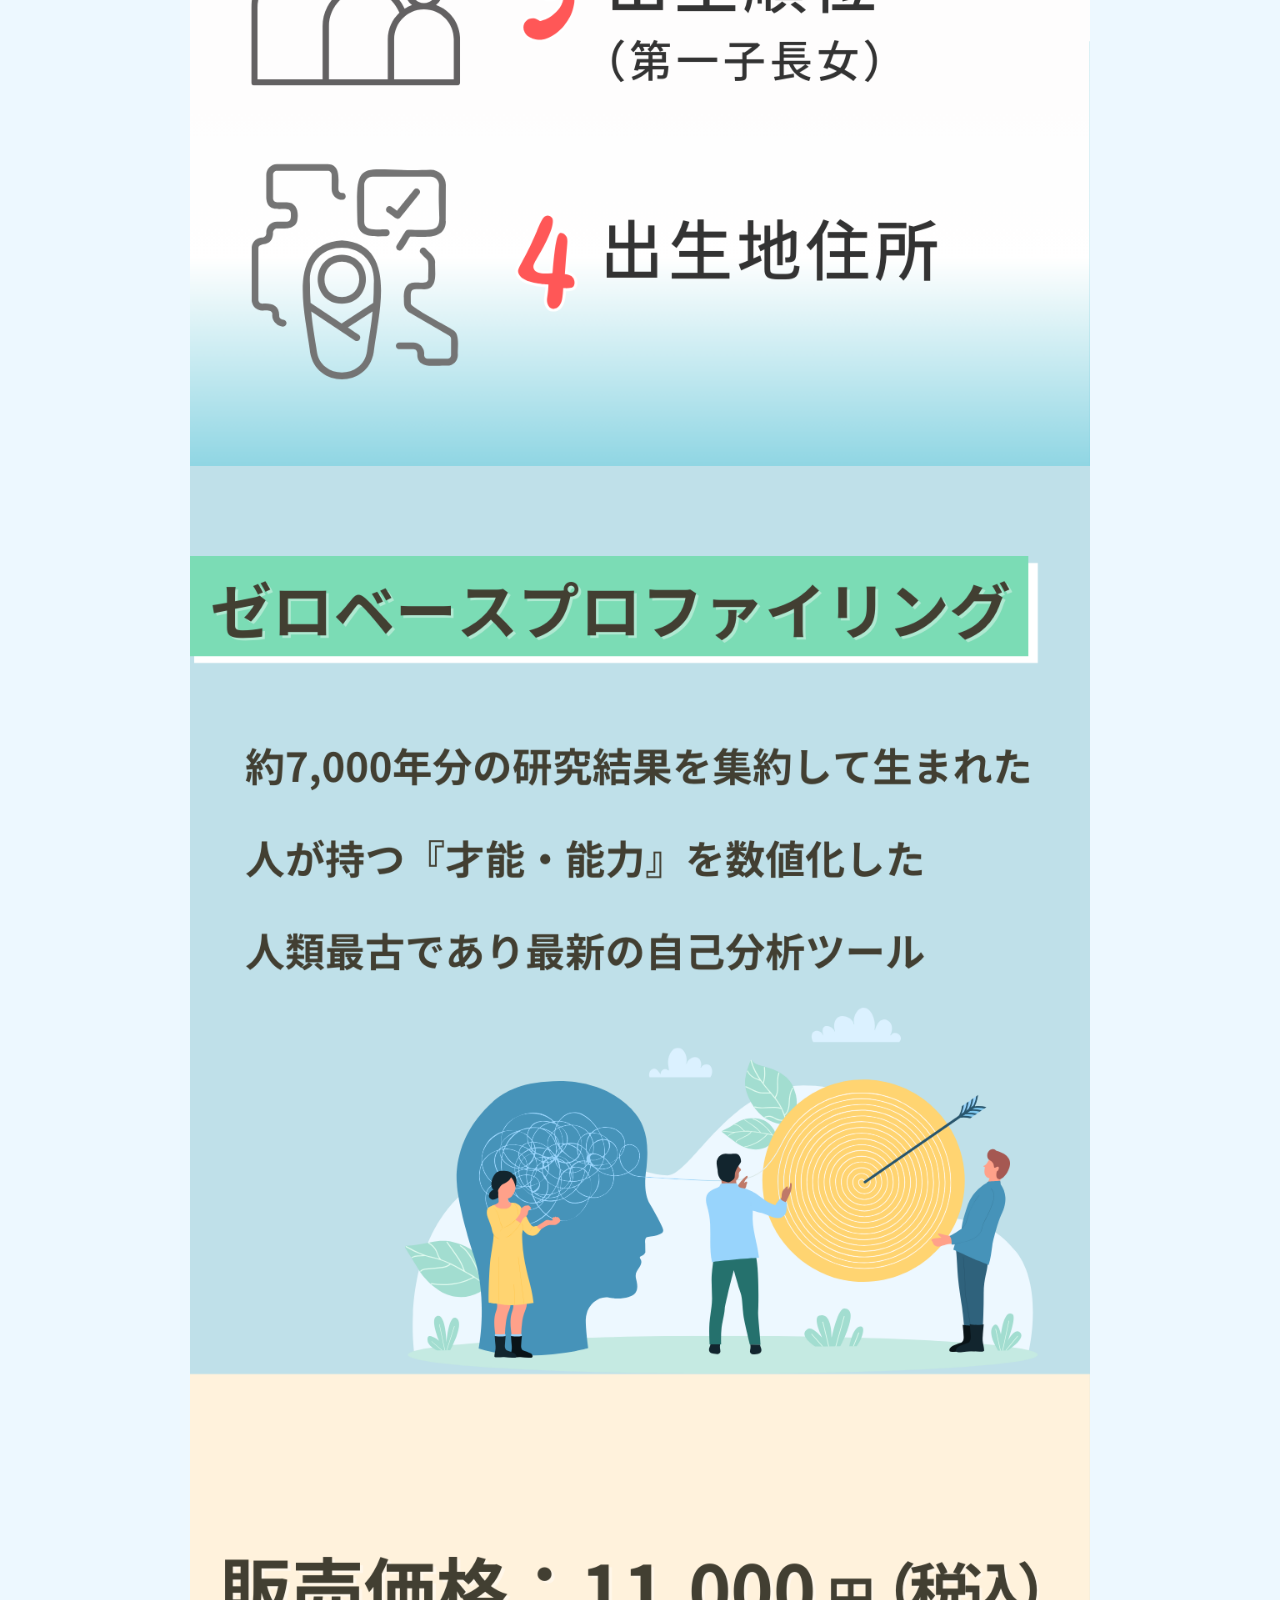
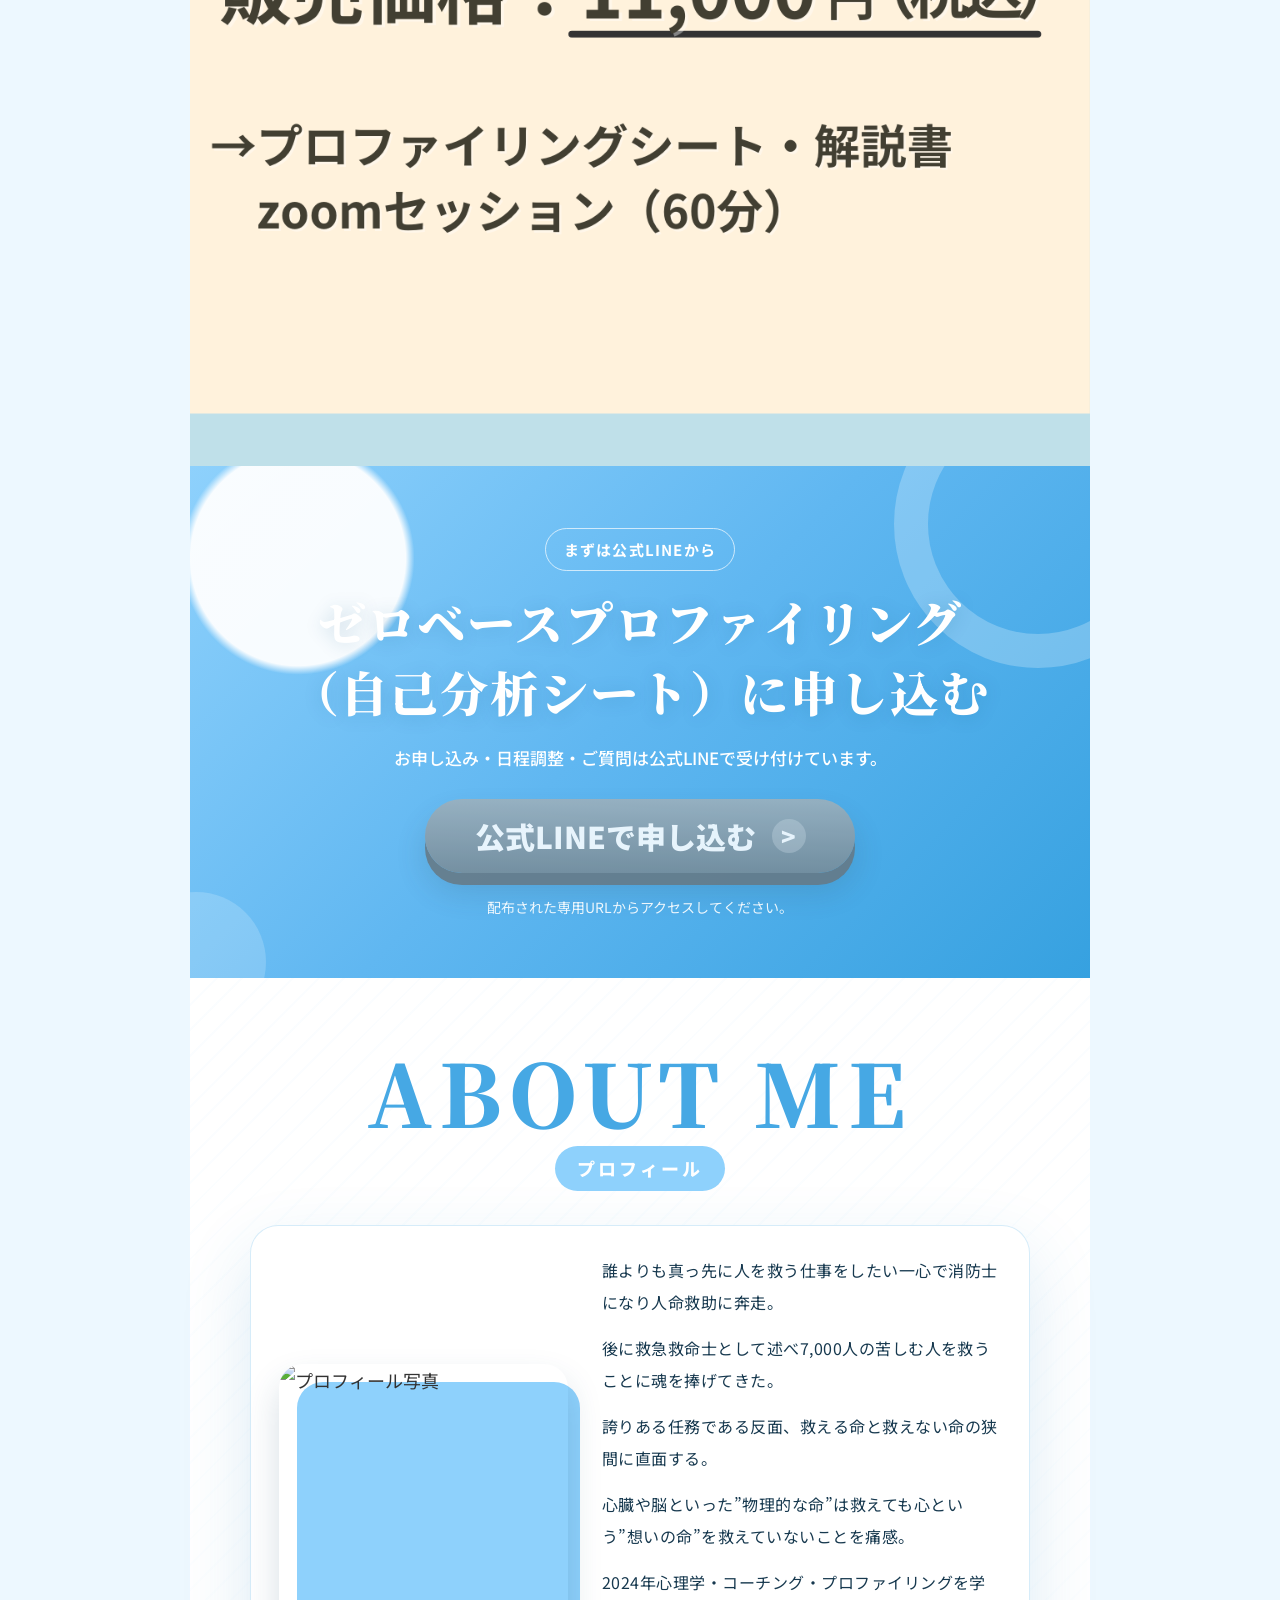
==== commit 10d1b79d: "Update partner CTA landing page" ====
--- a/index.html
+++ b/index.html
@@ -4,11 +4,13 @@
 <head>
     <meta charset="UTF-8">
     <meta name="viewport" content="width=device-width, initial-scale=1.0">
-    <title>what's profiling</title>
+    <title>ゼロベースプロファイリング | パートナー専用LP</title>
+    <meta name="description" content="生まれ持った個性・魅力・思考パターンを明らかにするゼロベースプロファイリングのご案内ページです。">
+    <link rel="canonical" href="https://lp.profiling-aisou.com/">
     <link rel="stylesheet" href="style.css">
     <link rel="preconnect" href="https://fonts.googleapis.com">
     <link rel="preconnect" href="https://fonts.gstatic.com" crossorigin>
-    <link href="https://fonts.googleapis.com/css2?family=Noto+Sans+JP:wght@100;300;400;500;700;900&display=swap" rel="stylesheet">
+    <link href="https://fonts.googleapis.com/css2?family=Noto+Sans+JP:wght@100;300;400;500;700;900&family=Noto+Serif+JP:wght@500;700;900&display=swap" rel="stylesheet">
 </head>
 
 <body>
@@ -43,9 +45,38 @@
         <!-- Section 10: 販売価格 -->
         <img src="images/10_price.png" alt="販売価格" class="lp-image">
 
-        <!-- ※「申し込み方法」セクション（5-24.png）削除 -->
-        <!-- ※ CTAボタン「申し込む」削除 -->
-        <!-- ※「ABOUT ME」セクション（11-6.png）削除 -->
+        <!-- CTA Section -->
+        <section class="cta-section" aria-labelledby="primary-cta-title">
+            <p class="cta-eyebrow">まずは公式LINEから</p>
+            <h2 id="primary-cta-title">ゼロベースプロファイリング<br>（自己分析シート）に申し込む</h2>
+            <p class="cta-lead">お申し込み・日程調整・ご質問は公式LINEで受け付けています。</p>
+            <a class="line-cta js-line-cta" href="https://lin.ee/xxxxxxxx" target="_blank" rel="noopener">
+                公式LINEで申し込む
+            </a>
+            <p class="partner-note js-partner-note">公式LINEへ移動します。</p>
+        </section>
+
+        <!-- ABOUT ME Section -->
+        <section class="about-section" aria-labelledby="about-title">
+            <div class="about-header">
+                <span class="about-subtitle">ABOUT ME</span>
+                <h2 id="about-title">プロフィール</h2>
+            </div>
+
+            <div class="about-card">
+                <div class="about-photo">
+                    <img src="images/profile-about.jpg" alt="プロフィール写真">
+                </div>
+                <div class="about-copy">
+                    <p>誰よりも真っ先に人を救う仕事をしたい一心で消防士になり人命救助に奔走。</p>
+                    <p>後に救急救命士として述べ7,000人の苦しむ人を救うことに魂を捧げてきた。</p>
+                    <p>誇りある任務である反面、救える命と救えない命の狭間に直面する。</p>
+                    <p>心臓や脳といった”物理的な命”は救えても心という”想いの命”を救えていないことを痛感。</p>
+                    <p>2024年心理学・コーチング・プロファイリングを学び、人が生まれながらにして持つ”個性”を引き出し、「世界で一番幸せ！」と言える大人を増やすコーチングを行う。</p>
+                    <p>2026年より救急現場で培った瞬時の推論力と誰にでも伝わる言語化力をもとに、プロファイリングを駆使して日本社会のEQ教育の推進と組織人材育成を本格化。</p>
+                </div>
+            </div>
+        </section>
 
         <!-- Q&A Section -->
         <div class="qa-section">
@@ -100,9 +131,17 @@
             </div>
         </div>
 
-        <!-- ※ 最終CTAボタン「申し込む」削除 -->
+        <!-- Final CTA Section -->
+        <section class="cta-section cta-section-final" aria-labelledby="final-cta-title">
+            <p class="cta-eyebrow">迷ったら、まずはLINEでご相談ください</p>
+            <h2 id="final-cta-title">自分だけの取扱説明書を<br>受け取りにいく</h2>
+            <a class="line-cta js-line-cta" href="https://lin.ee/xxxxxxxx" target="_blank" rel="noopener">
+                公式LINEで申し込む
+            </a>
+        </section>
 
     </div>
+    <script src="partners.js"></script>
 </body>
 
 </html>
--- a/style.css
+++ b/style.css
@@ -6,8 +6,8 @@
 }
 
 body {
-    background-color: #fff;
-    font-family: "Open Sans", "Noto Sans JP", Helvetica, Arial, sans-serif;
+    background-color: #edf8ff;
+    font-family: "Noto Sans JP", Helvetica, Arial, sans-serif;
     color: #333;
     line-height: 1.8;
     font-size: 18px;
@@ -24,6 +24,223 @@
     display: block;
     width: 100%;
     height: auto;
+}
+
+/* CTA Section */
+.cta-section {
+    position: relative;
+    overflow: hidden;
+    background:
+        radial-gradient(circle at 12% 18%, rgba(255, 255, 255, 0.95) 0 12%, transparent 13%),
+        linear-gradient(135deg, #8ed1fc 0%, #60b7f1 48%, #36a1e0 100%);
+    color: #fff;
+    padding: 62px 28px 58px;
+    text-align: center;
+}
+
+.cta-section::before,
+.cta-section::after {
+    content: "";
+    position: absolute;
+    border-radius: 999px;
+    pointer-events: none;
+}
+
+.cta-section::before {
+    width: 220px;
+    height: 220px;
+    right: -92px;
+    top: -86px;
+    border: 34px solid rgba(255, 255, 255, 0.24);
+}
+
+.cta-section::after {
+    width: 140px;
+    height: 140px;
+    left: -64px;
+    bottom: -54px;
+    background: rgba(255, 255, 255, 0.18);
+}
+
+.cta-eyebrow {
+    position: relative;
+    display: inline-flex;
+    align-items: center;
+    justify-content: center;
+    gap: 8px;
+    margin-bottom: 16px;
+    padding: 7px 18px;
+    border: 1px solid rgba(255, 255, 255, 0.68);
+    border-radius: 999px;
+    font-size: 15px;
+    font-weight: 700;
+    letter-spacing: 0.08em;
+}
+
+.cta-section h2 {
+    position: relative;
+    margin-bottom: 16px;
+    font-family: "Noto Serif JP", serif;
+    font-size: clamp(30px, 5vw, 48px);
+    font-weight: 900;
+    line-height: 1.45;
+    letter-spacing: 0.04em;
+    text-shadow: 0 2px 18px rgba(14, 83, 128, 0.18);
+}
+
+.cta-lead {
+    position: relative;
+    max-width: 560px;
+    margin: 0 auto 26px;
+    font-size: 17px;
+    font-weight: 500;
+}
+
+.line-cta {
+    position: relative;
+    display: inline-flex;
+    align-items: center;
+    justify-content: center;
+    min-width: min(100%, 430px);
+    min-height: 74px;
+    padding: 18px 32px;
+    border-radius: 999px;
+    background: linear-gradient(180deg, #14d854 0%, #04b742 100%);
+    color: #fff;
+    box-shadow: 0 18px 0 #049436, 0 24px 42px rgba(0, 103, 40, 0.26);
+    font-size: clamp(20px, 4vw, 30px);
+    font-weight: 900;
+    line-height: 1.25;
+    text-decoration: none;
+    transition: transform 0.2s ease, box-shadow 0.2s ease, filter 0.2s ease;
+}
+
+.line-cta::after {
+    content: ">";
+    display: inline-flex;
+    align-items: center;
+    justify-content: center;
+    width: 34px;
+    height: 34px;
+    margin-left: 16px;
+    border-radius: 999px;
+    background: rgba(255, 255, 255, 0.24);
+    font-size: 24px;
+}
+
+.line-cta:hover,
+.line-cta:focus-visible {
+    transform: translateY(5px);
+    box-shadow: 0 10px 0 #049436, 0 18px 34px rgba(0, 103, 40, 0.28);
+    filter: saturate(1.08);
+}
+
+.line-cta.is-disabled {
+    cursor: not-allowed;
+    background: linear-gradient(180deg, #9fb0ba 0%, #788a95 100%);
+    box-shadow: 0 12px 0 #667782, 0 18px 30px rgba(57, 74, 84, 0.2);
+    opacity: 0.86;
+}
+
+.line-cta.is-disabled:hover,
+.line-cta.is-disabled:focus-visible {
+    transform: none;
+    filter: none;
+}
+
+.partner-note {
+    position: relative;
+    margin-top: 22px;
+    font-size: 14px;
+    color: rgba(255, 255, 255, 0.9);
+}
+
+/* ABOUT ME Section */
+.about-section {
+    background:
+        linear-gradient(180deg, rgba(255, 255, 255, 0.84), rgba(255, 255, 255, 0.96)),
+        repeating-linear-gradient(135deg, rgba(142, 209, 252, 0.24) 0 2px, transparent 2px 18px);
+    padding: 70px 28px 76px;
+}
+
+.about-header {
+    text-align: center;
+    margin-bottom: 34px;
+}
+
+.about-subtitle {
+    display: block;
+    color: #46a8e4;
+    font-family: "Noto Serif JP", serif;
+    font-size: clamp(42px, 10vw, 86px);
+    font-weight: 900;
+    line-height: 1;
+    letter-spacing: 0.08em;
+}
+
+.about-header h2 {
+    display: inline-flex;
+    margin-top: 12px;
+    padding: 6px 22px;
+    border-radius: 999px;
+    background: #8ed1fc;
+    color: #fff;
+    font-size: 18px;
+    font-weight: 800;
+    letter-spacing: 0.16em;
+}
+
+.about-card {
+    display: grid;
+    grid-template-columns: minmax(220px, 0.84fr) 1.16fr;
+    gap: 34px;
+    align-items: center;
+    max-width: 780px;
+    margin: 0 auto;
+    padding: 28px;
+    border: 1px solid rgba(70, 168, 228, 0.22);
+    border-radius: 28px;
+    background: rgba(255, 255, 255, 0.88);
+    box-shadow: 0 28px 70px rgba(39, 130, 190, 0.16);
+}
+
+.about-photo {
+    position: relative;
+}
+
+.about-photo::before {
+    content: "";
+    position: absolute;
+    inset: 18px -12px -14px 18px;
+    border-radius: 26px;
+    background: #8ed1fc;
+}
+
+.about-photo img {
+    position: relative;
+    display: block;
+    width: 100%;
+    aspect-ratio: 4 / 5;
+    object-fit: cover;
+    object-position: center top;
+    border-radius: 24px;
+    box-shadow: 0 18px 34px rgba(33, 78, 110, 0.18);
+}
+
+.about-copy {
+    color: #17394f;
+    font-size: 16px;
+    line-height: 2;
+    letter-spacing: 0.03em;
+}
+
+.about-copy p + p {
+    margin-top: 14px;
+}
+
+.cta-section-final {
+    padding-top: 70px;
+    padding-bottom: 74px;
 }
 
 /* Q&A Section */
@@ -116,6 +333,57 @@
 
 /* Responsive */
 @media (max-width: 600px) {
+    body {
+        background-color: #fff;
+    }
+
+    .cta-section {
+        padding: 44px 18px 48px;
+    }
+
+    .cta-eyebrow {
+        font-size: 13px;
+    }
+
+    .cta-lead {
+        font-size: 15px;
+    }
+
+    .line-cta {
+        width: 100%;
+        min-width: 0;
+        min-height: 64px;
+        box-shadow: 0 12px 0 #049436, 0 18px 30px rgba(0, 103, 40, 0.24);
+    }
+
+    .line-cta::after {
+        width: 28px;
+        height: 28px;
+        margin-left: 10px;
+        font-size: 20px;
+    }
+
+    .about-section {
+        padding: 52px 18px 58px;
+    }
+
+    .about-card {
+        grid-template-columns: 1fr;
+        gap: 24px;
+        padding: 18px;
+        border-radius: 22px;
+    }
+
+    .about-photo {
+        max-width: 310px;
+        margin: 0 auto;
+    }
+
+    .about-copy {
+        font-size: 14px;
+        line-height: 1.95;
+    }
+
     .qa-header .qa-title {
         font-size: 40px;
     }
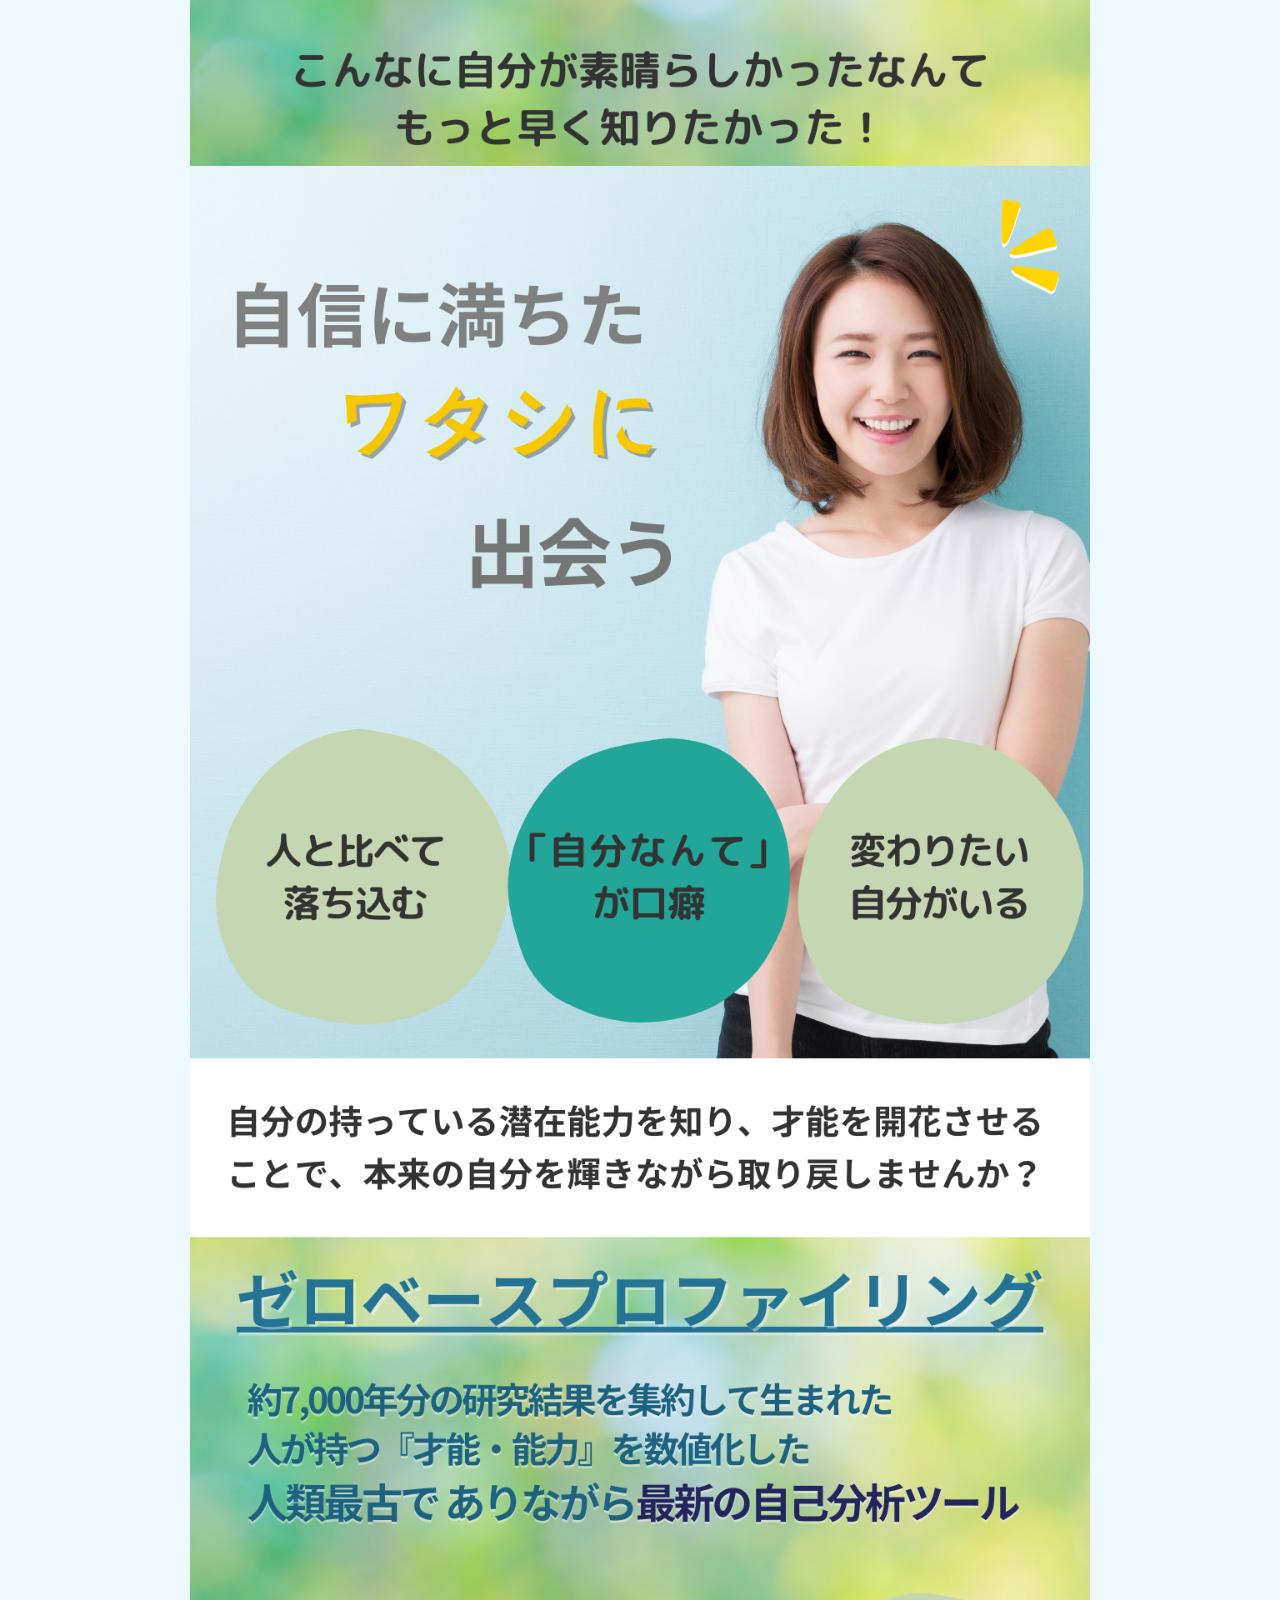
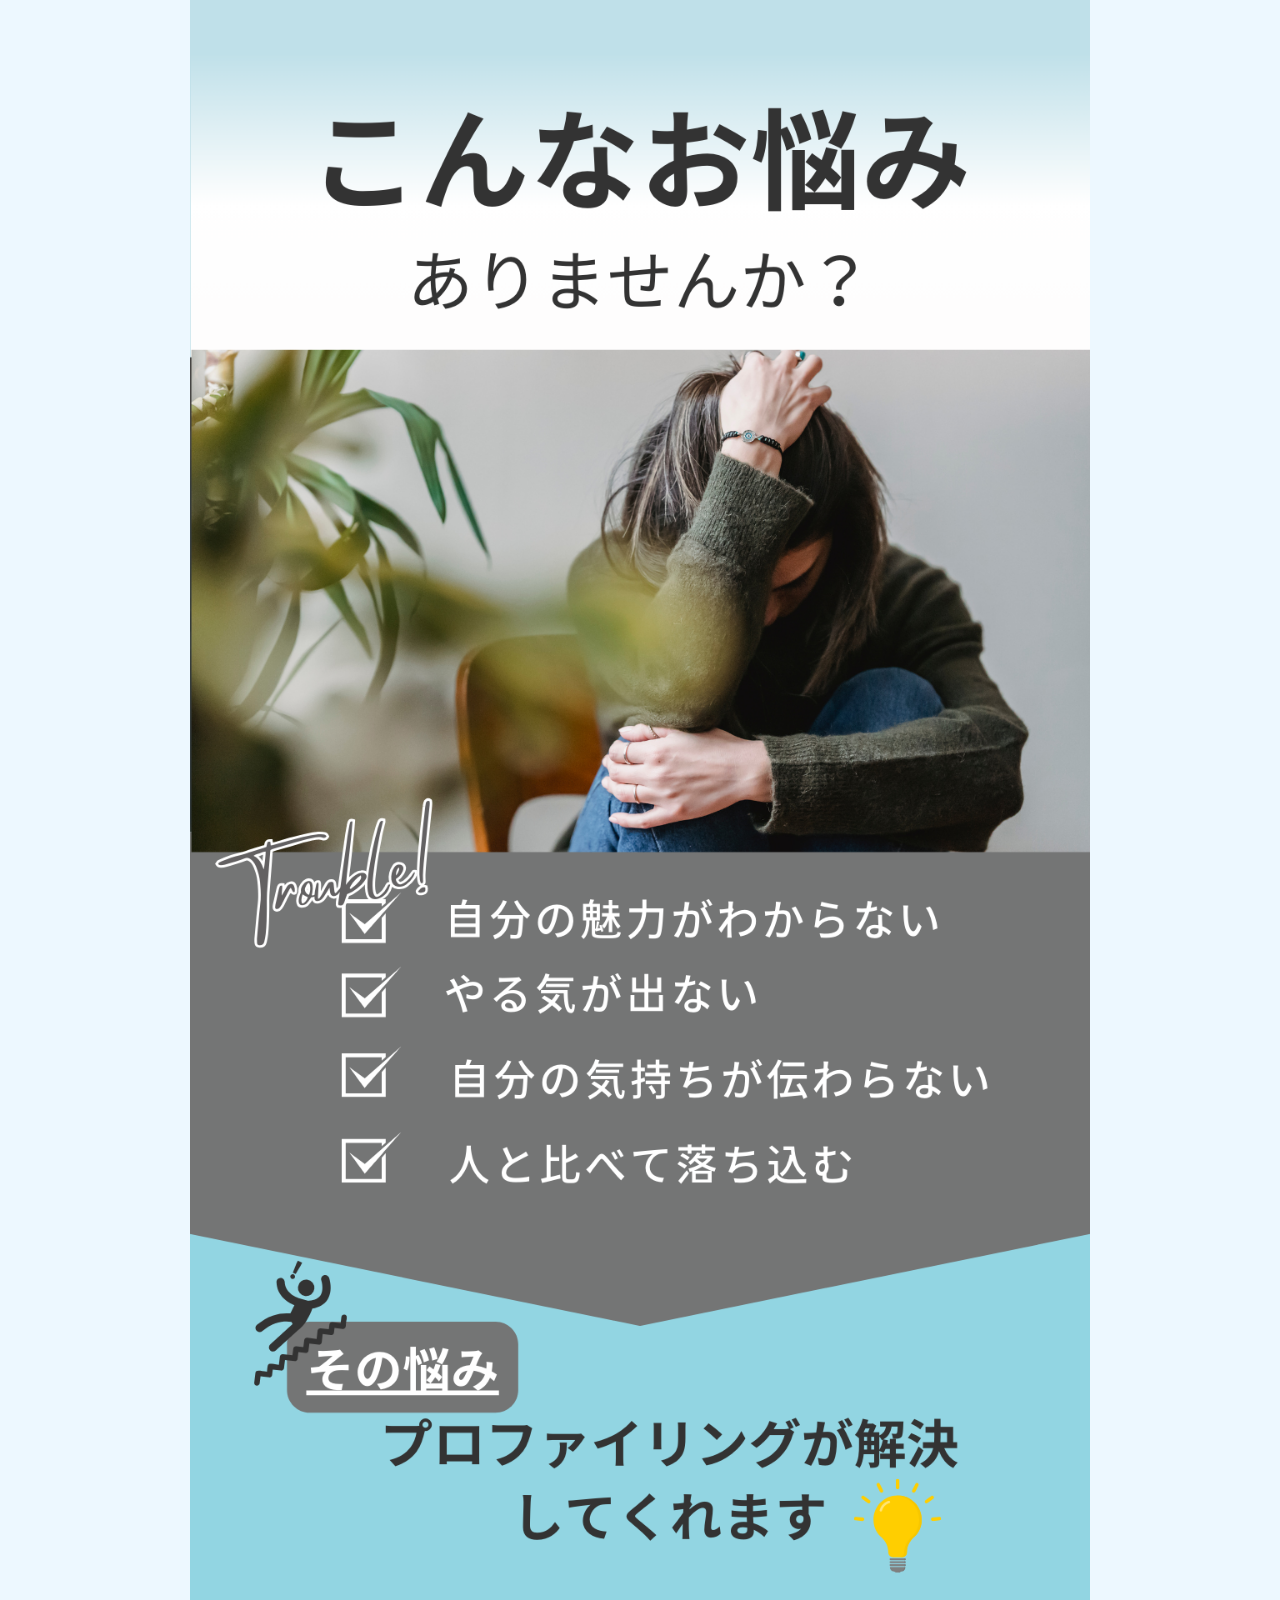
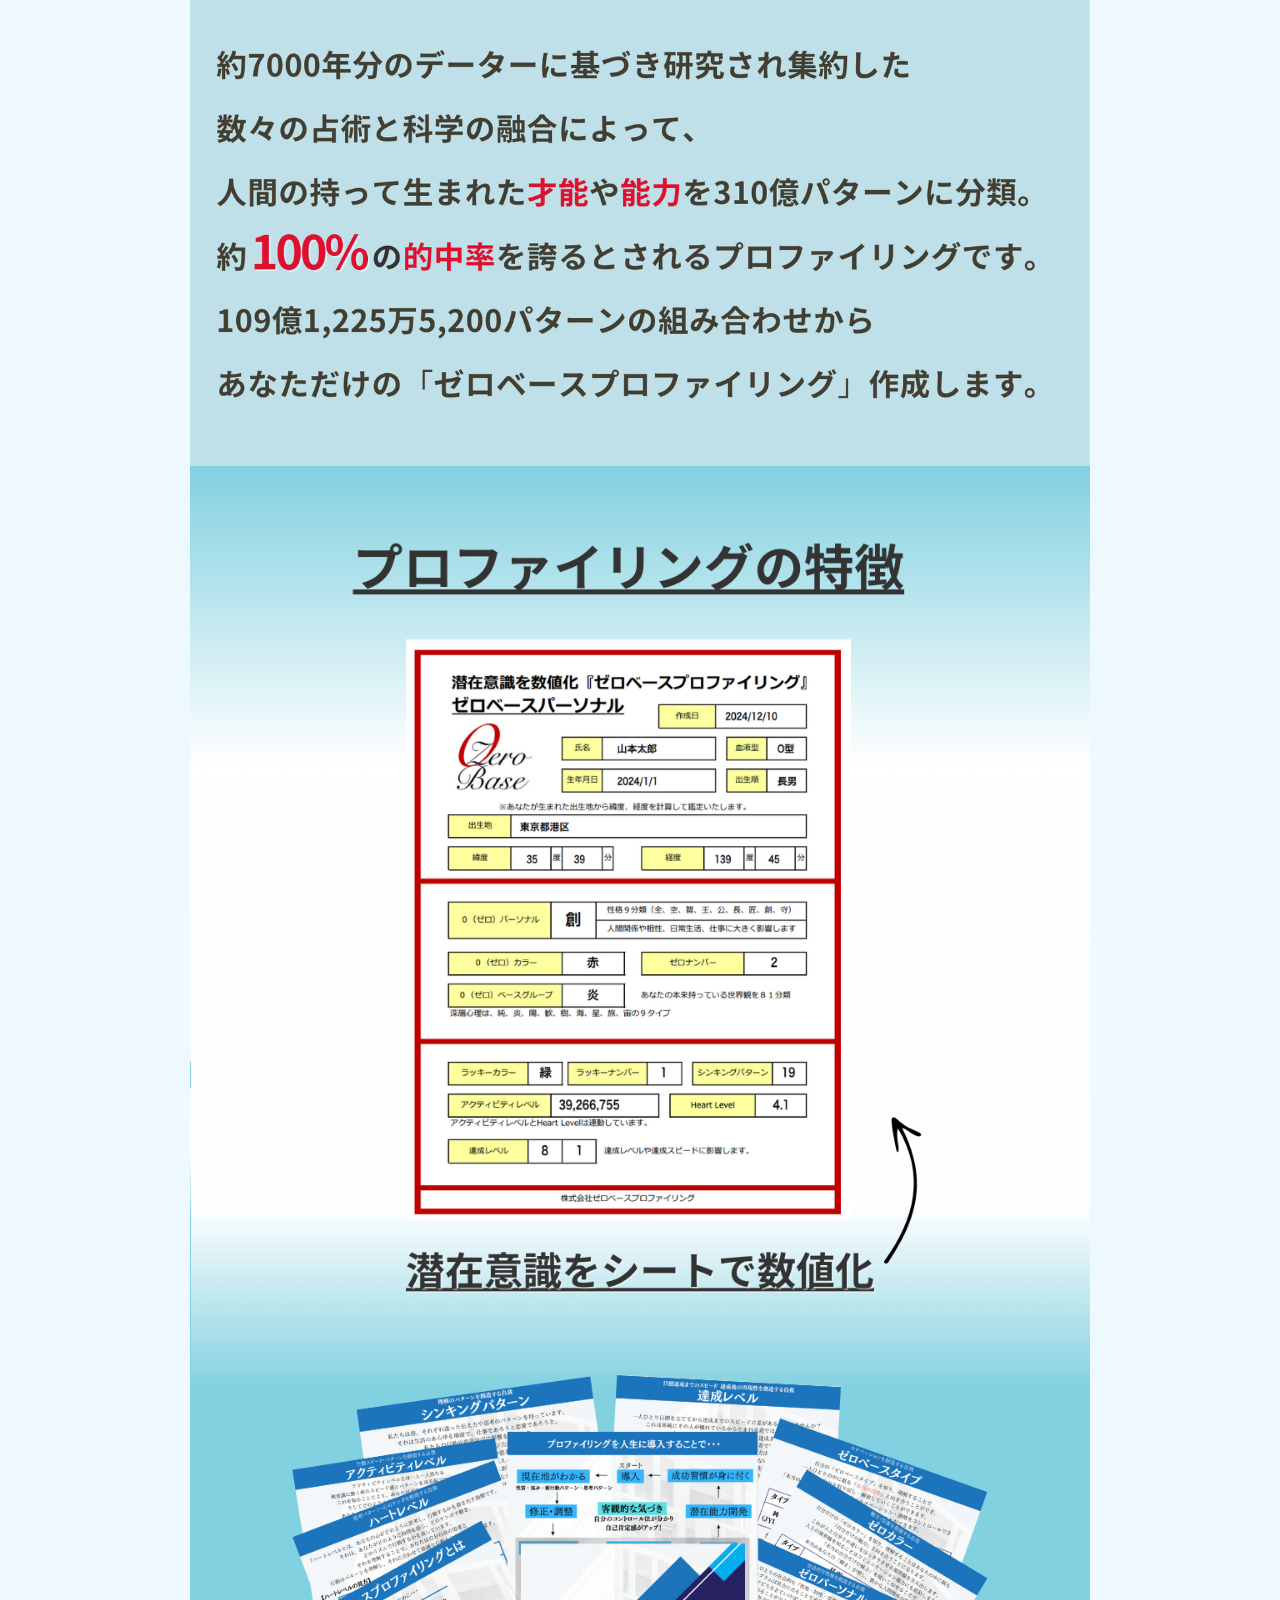
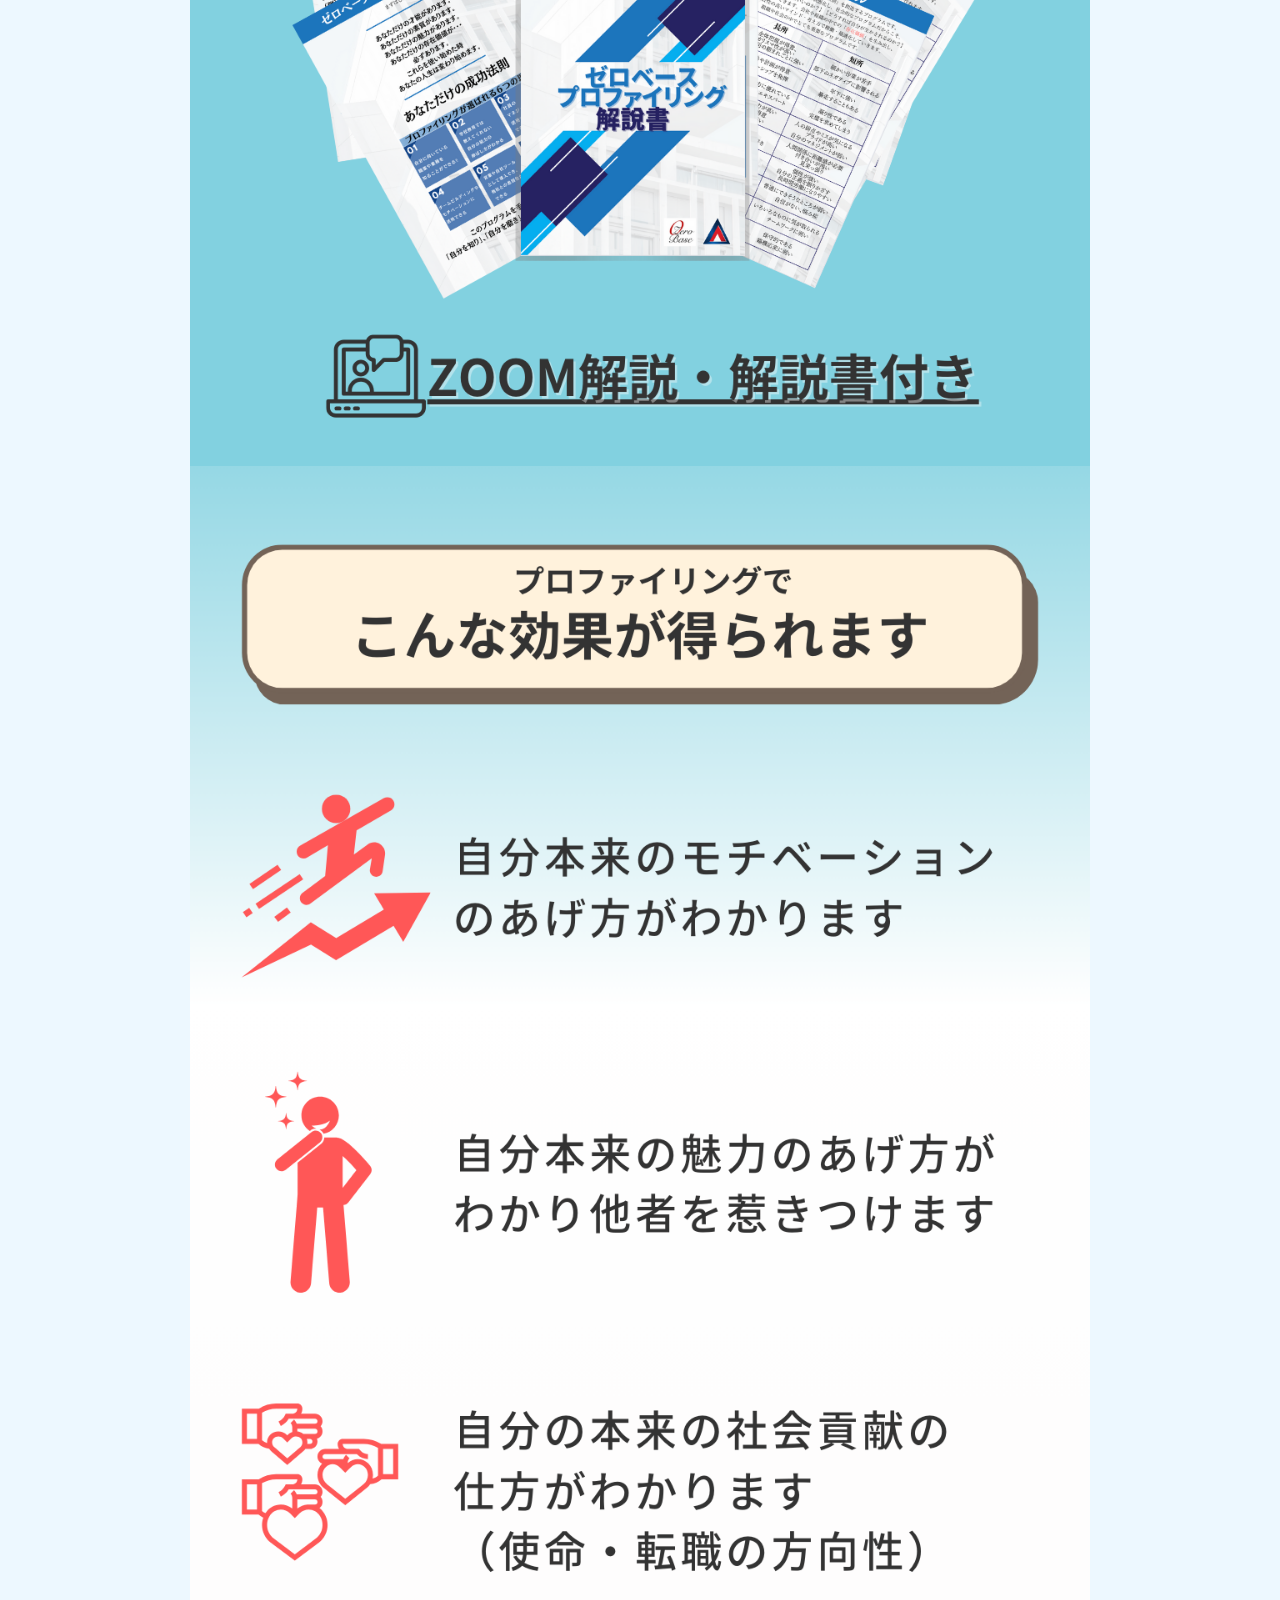
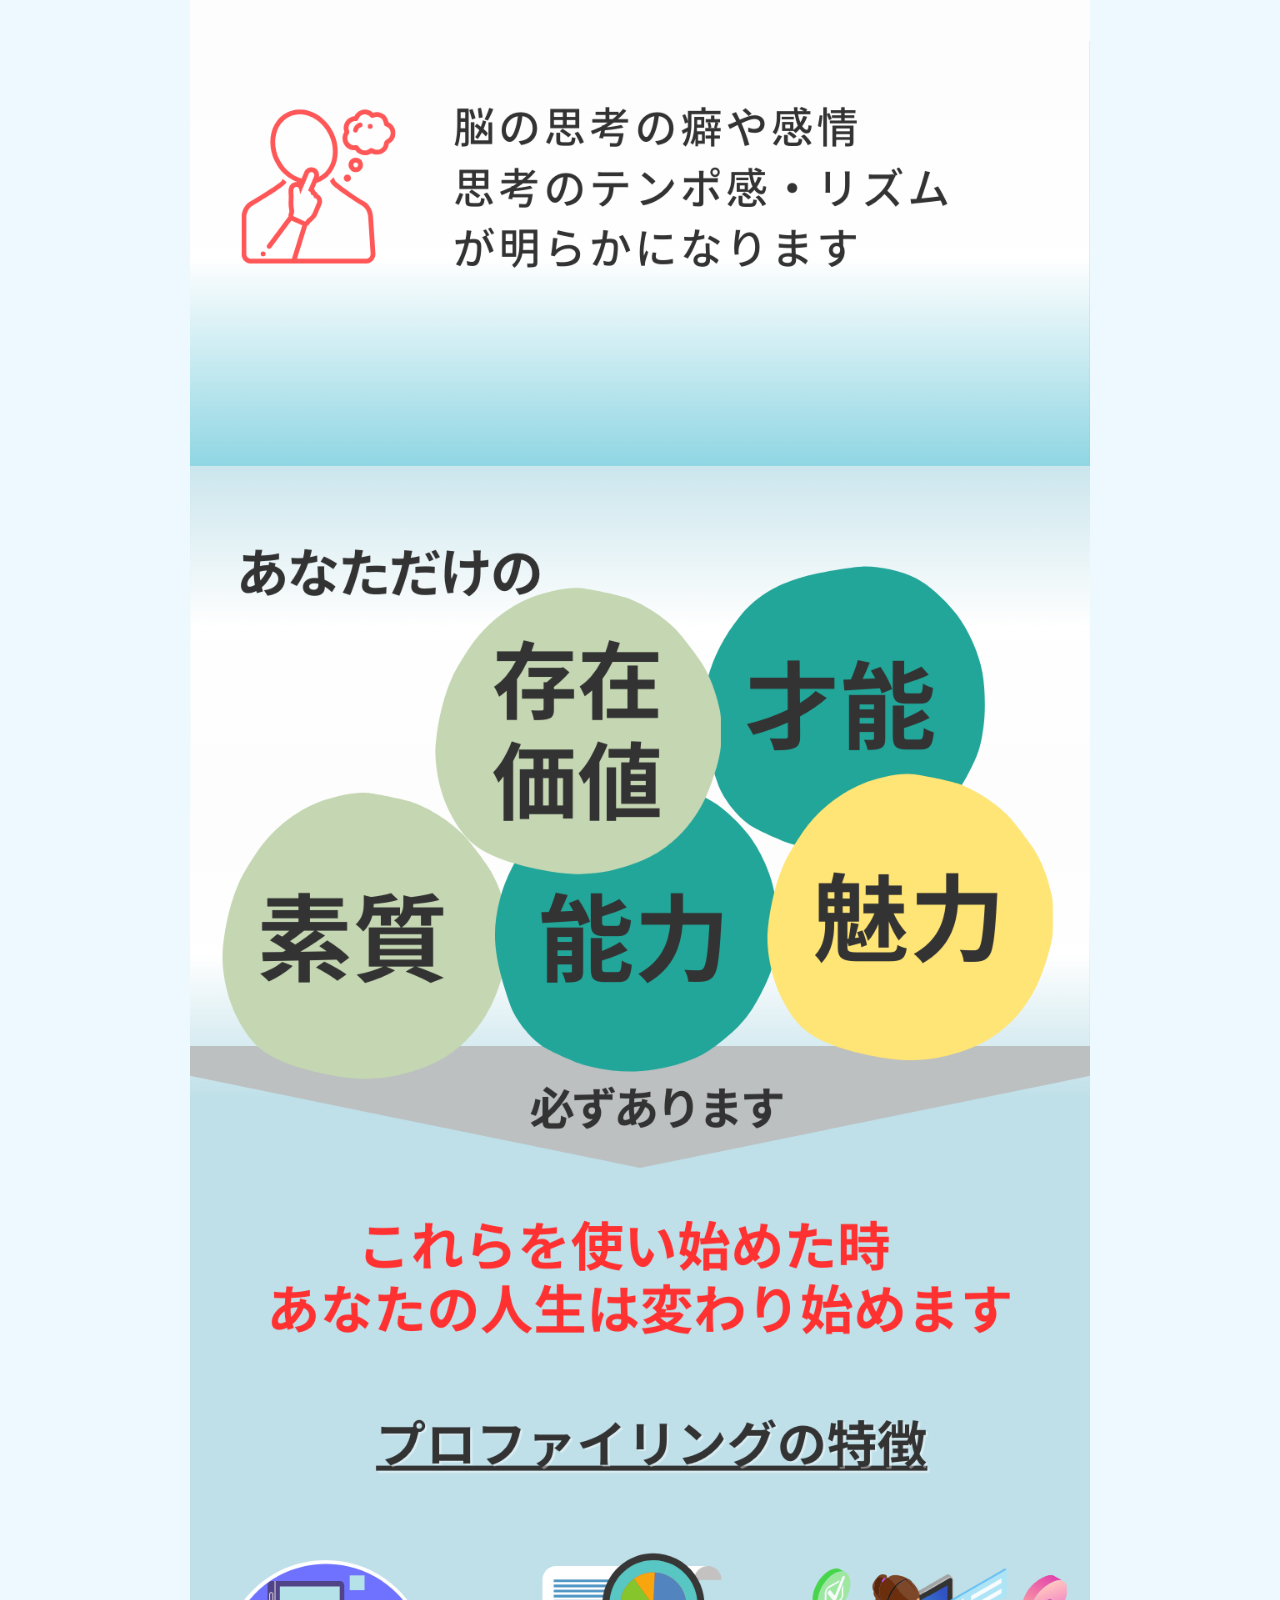
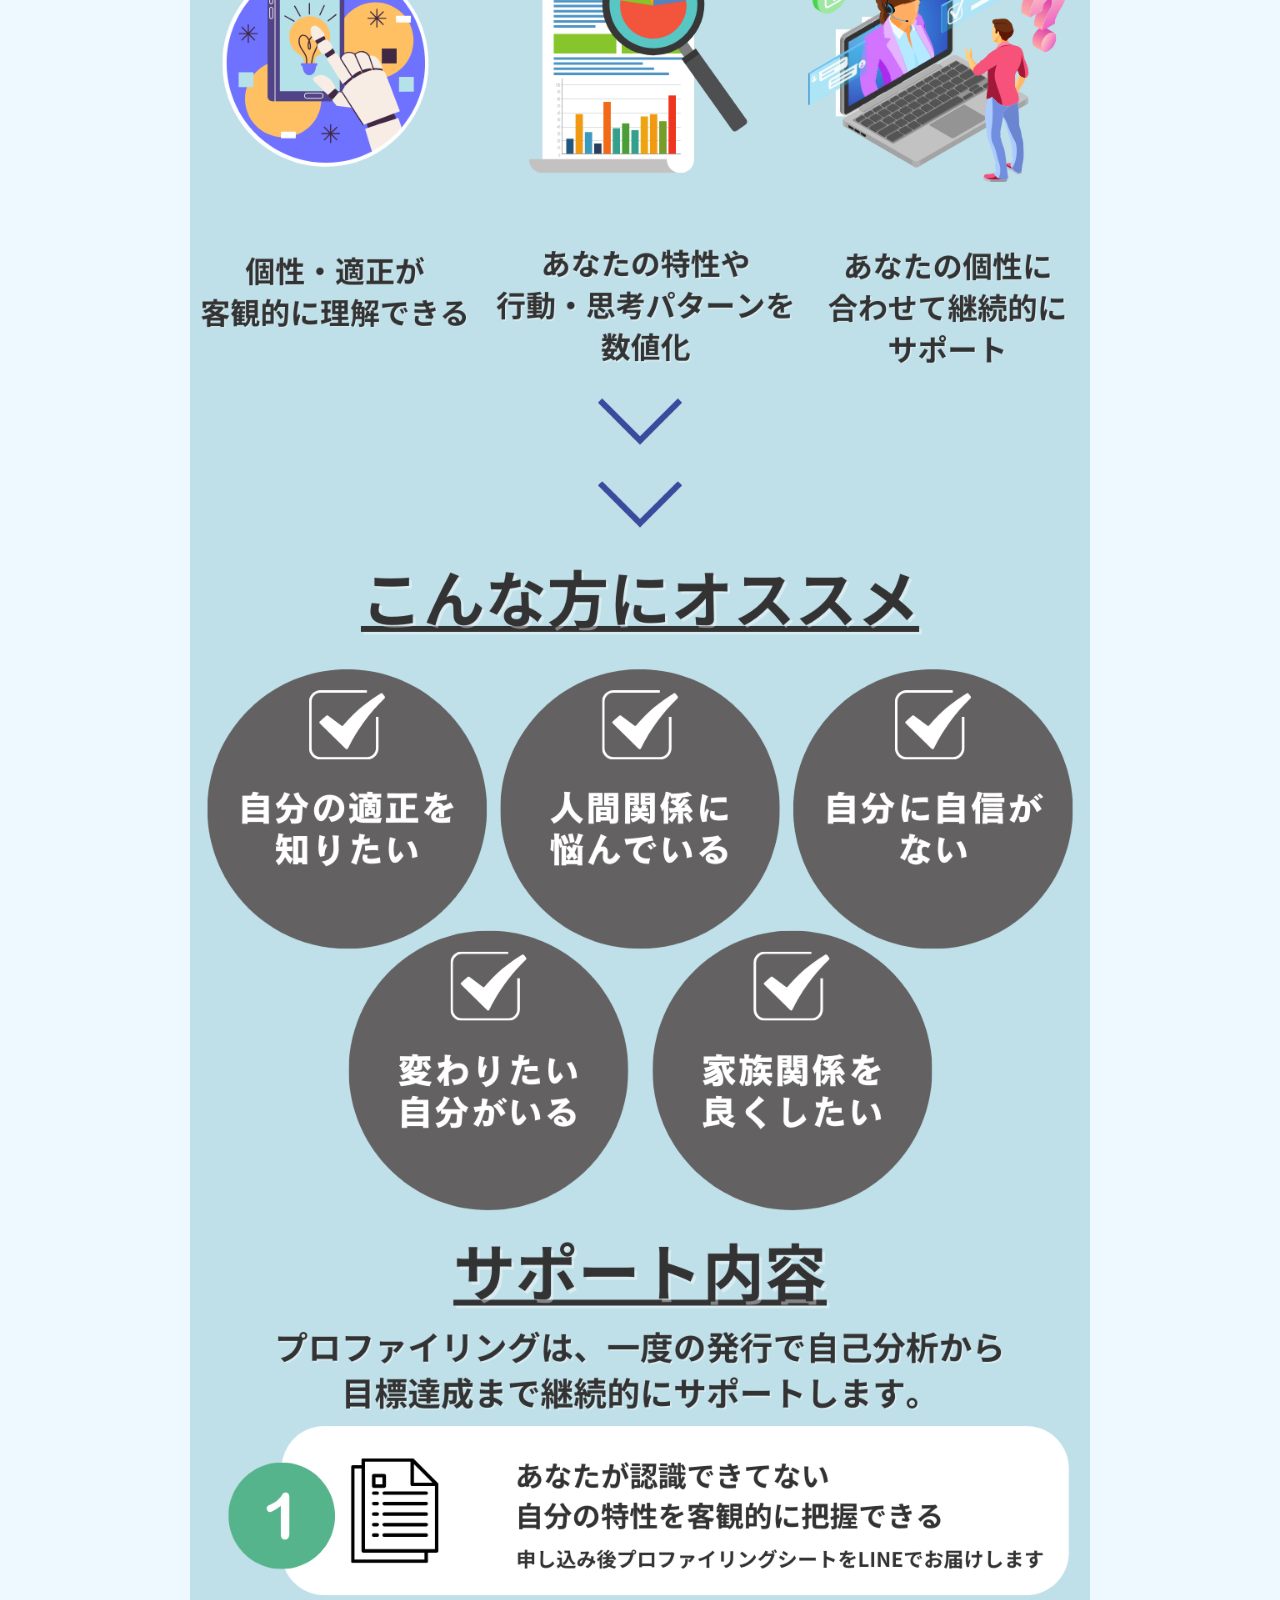
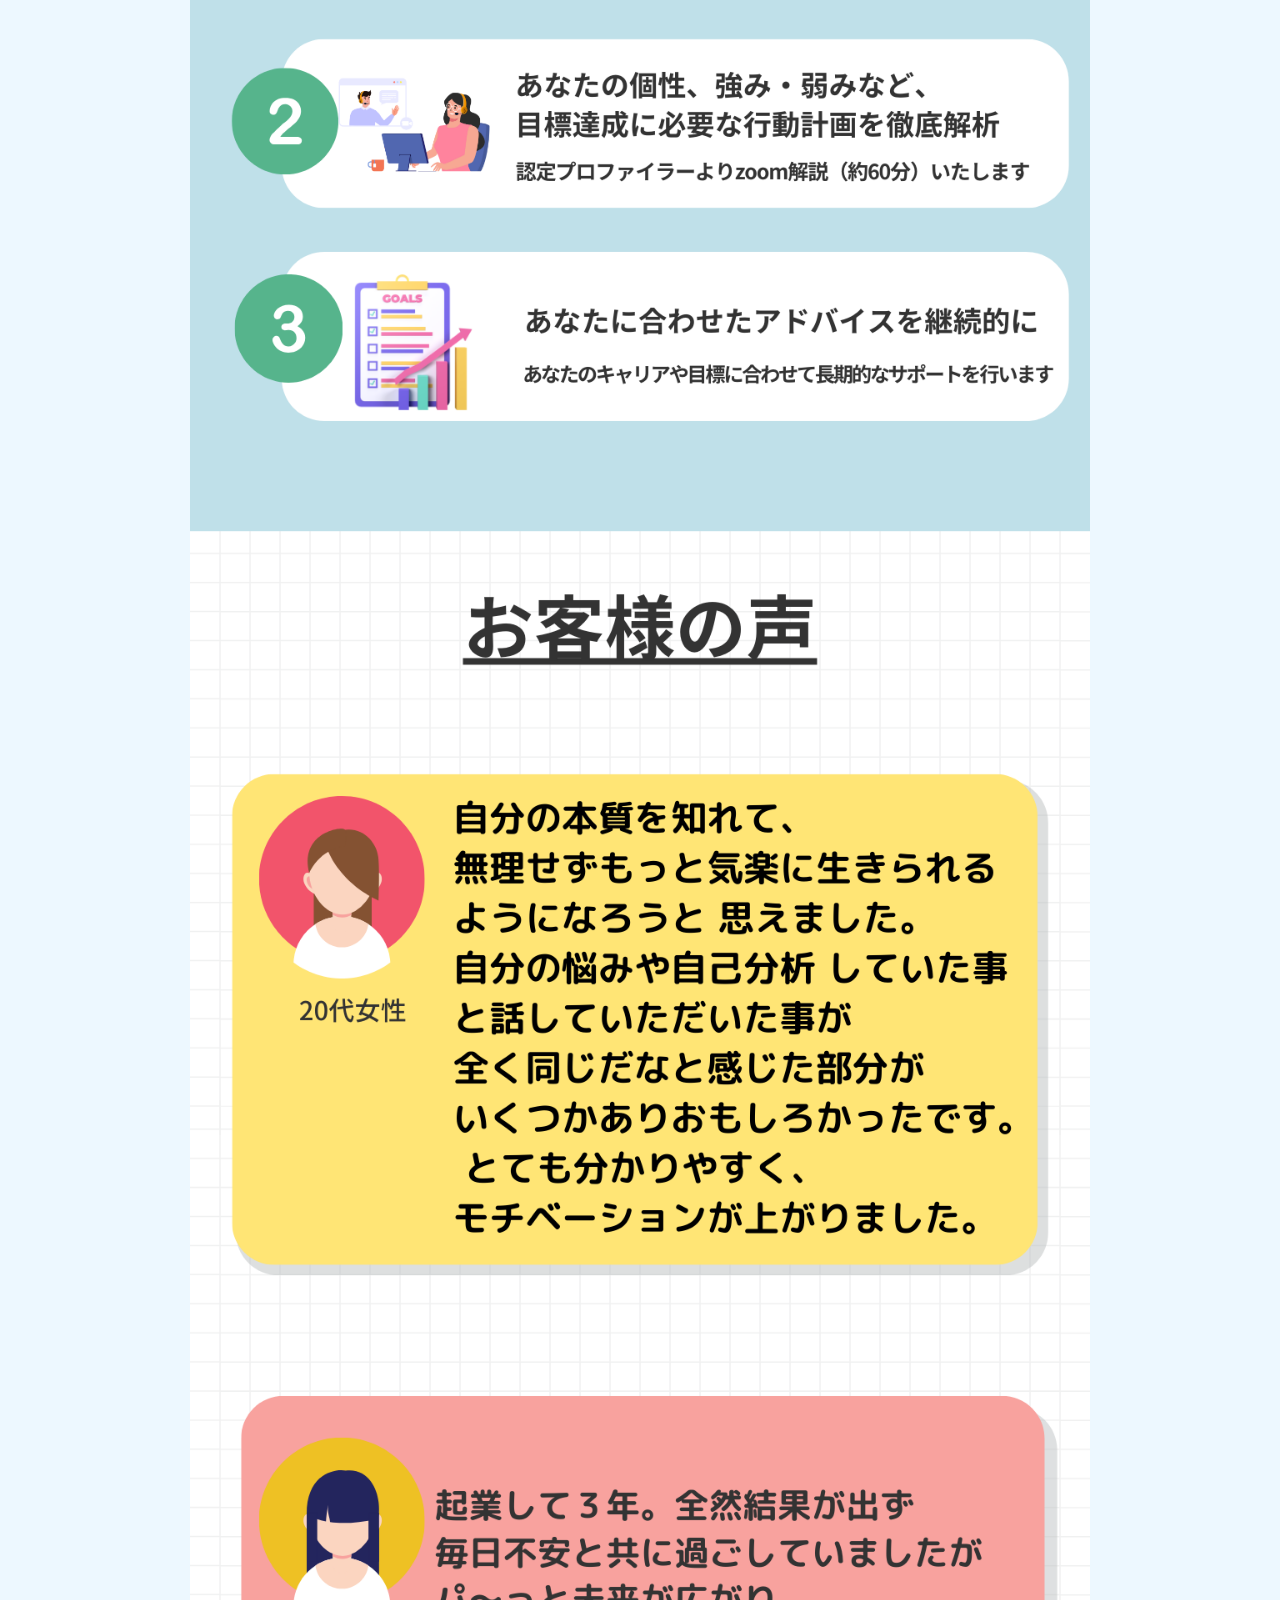
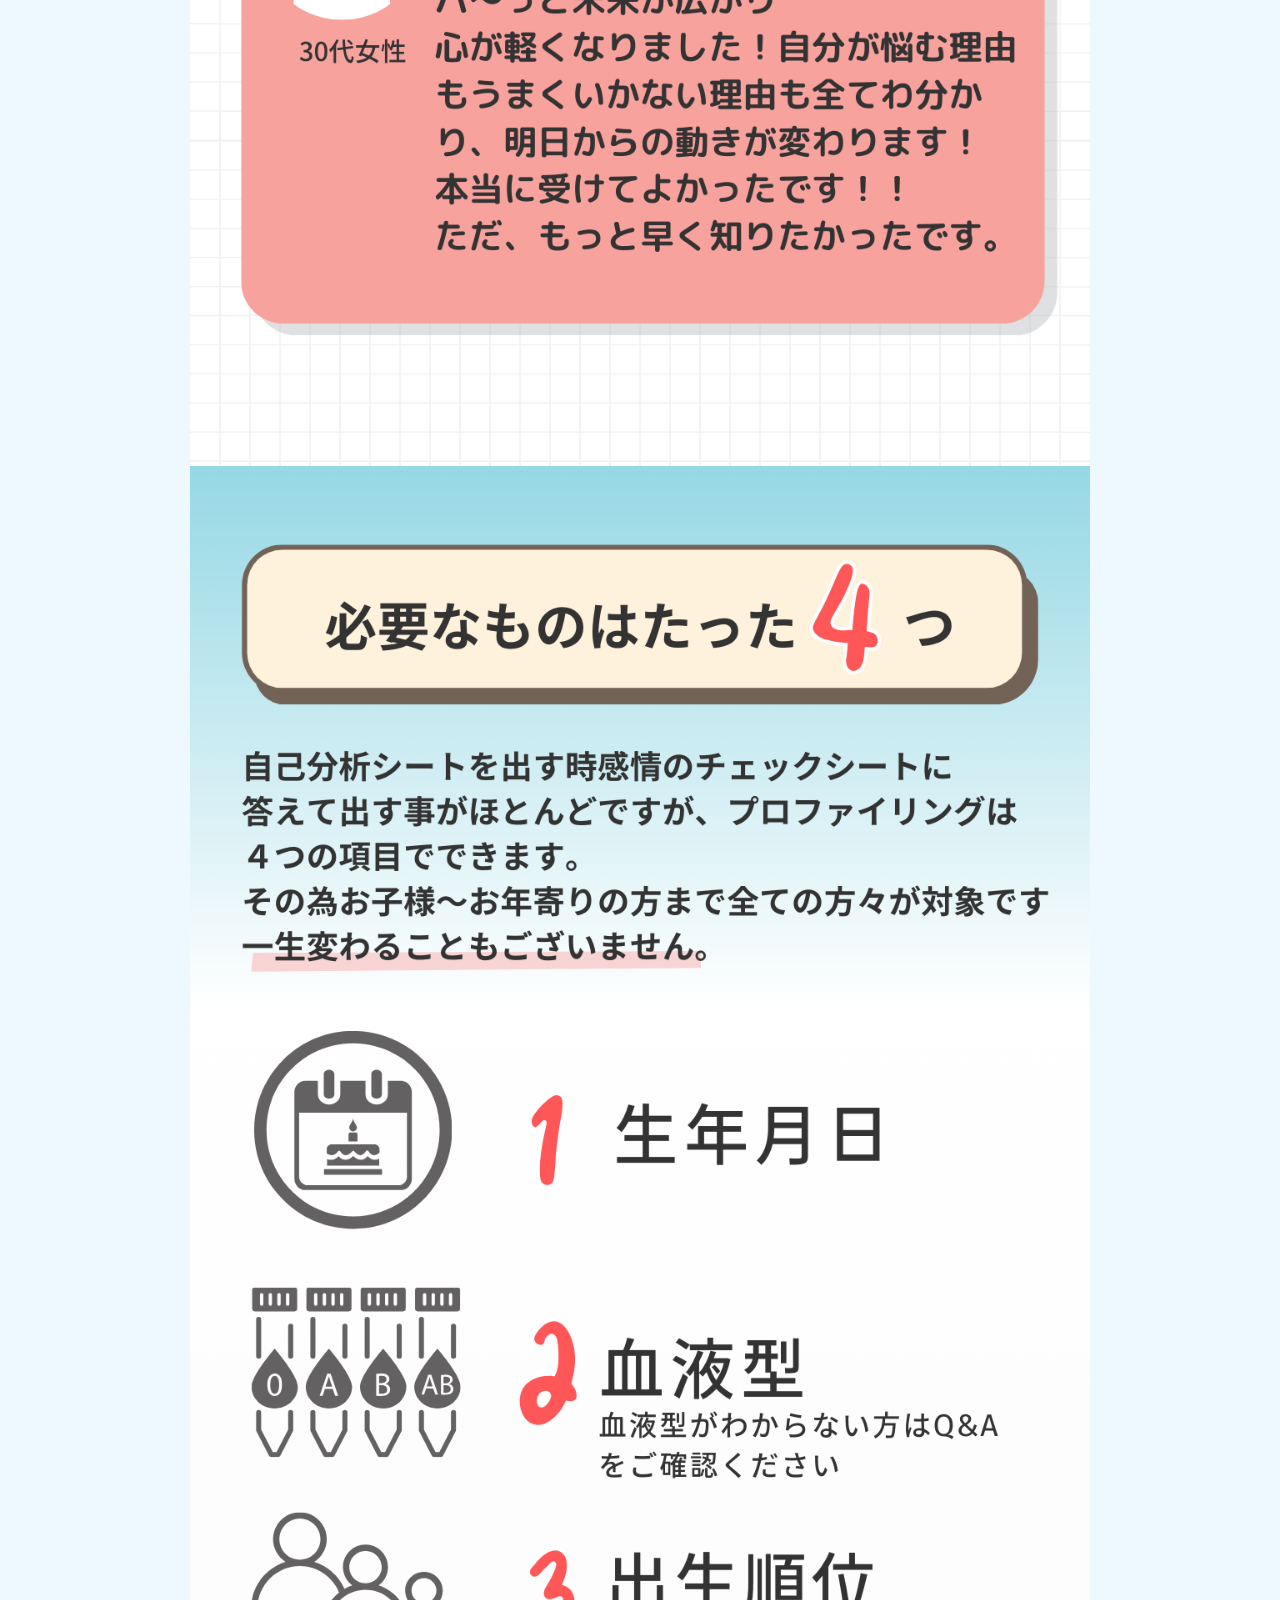
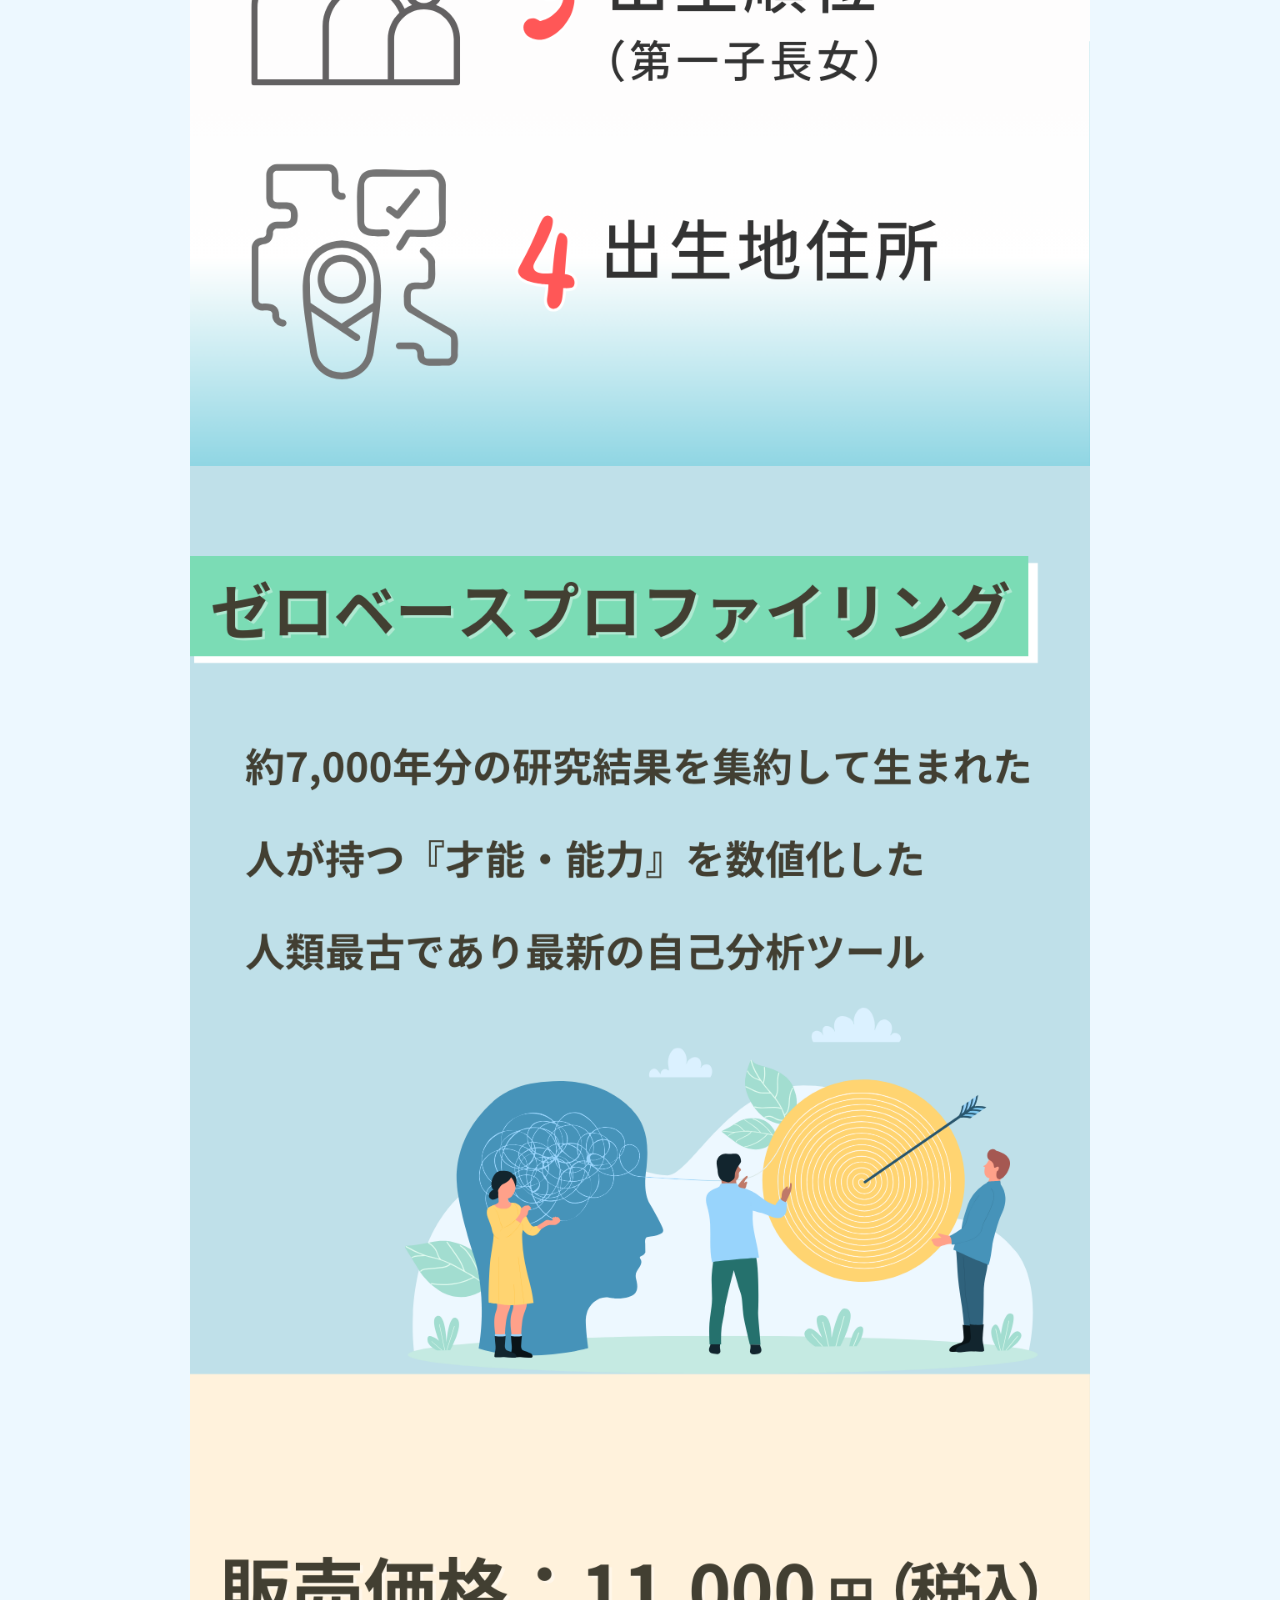
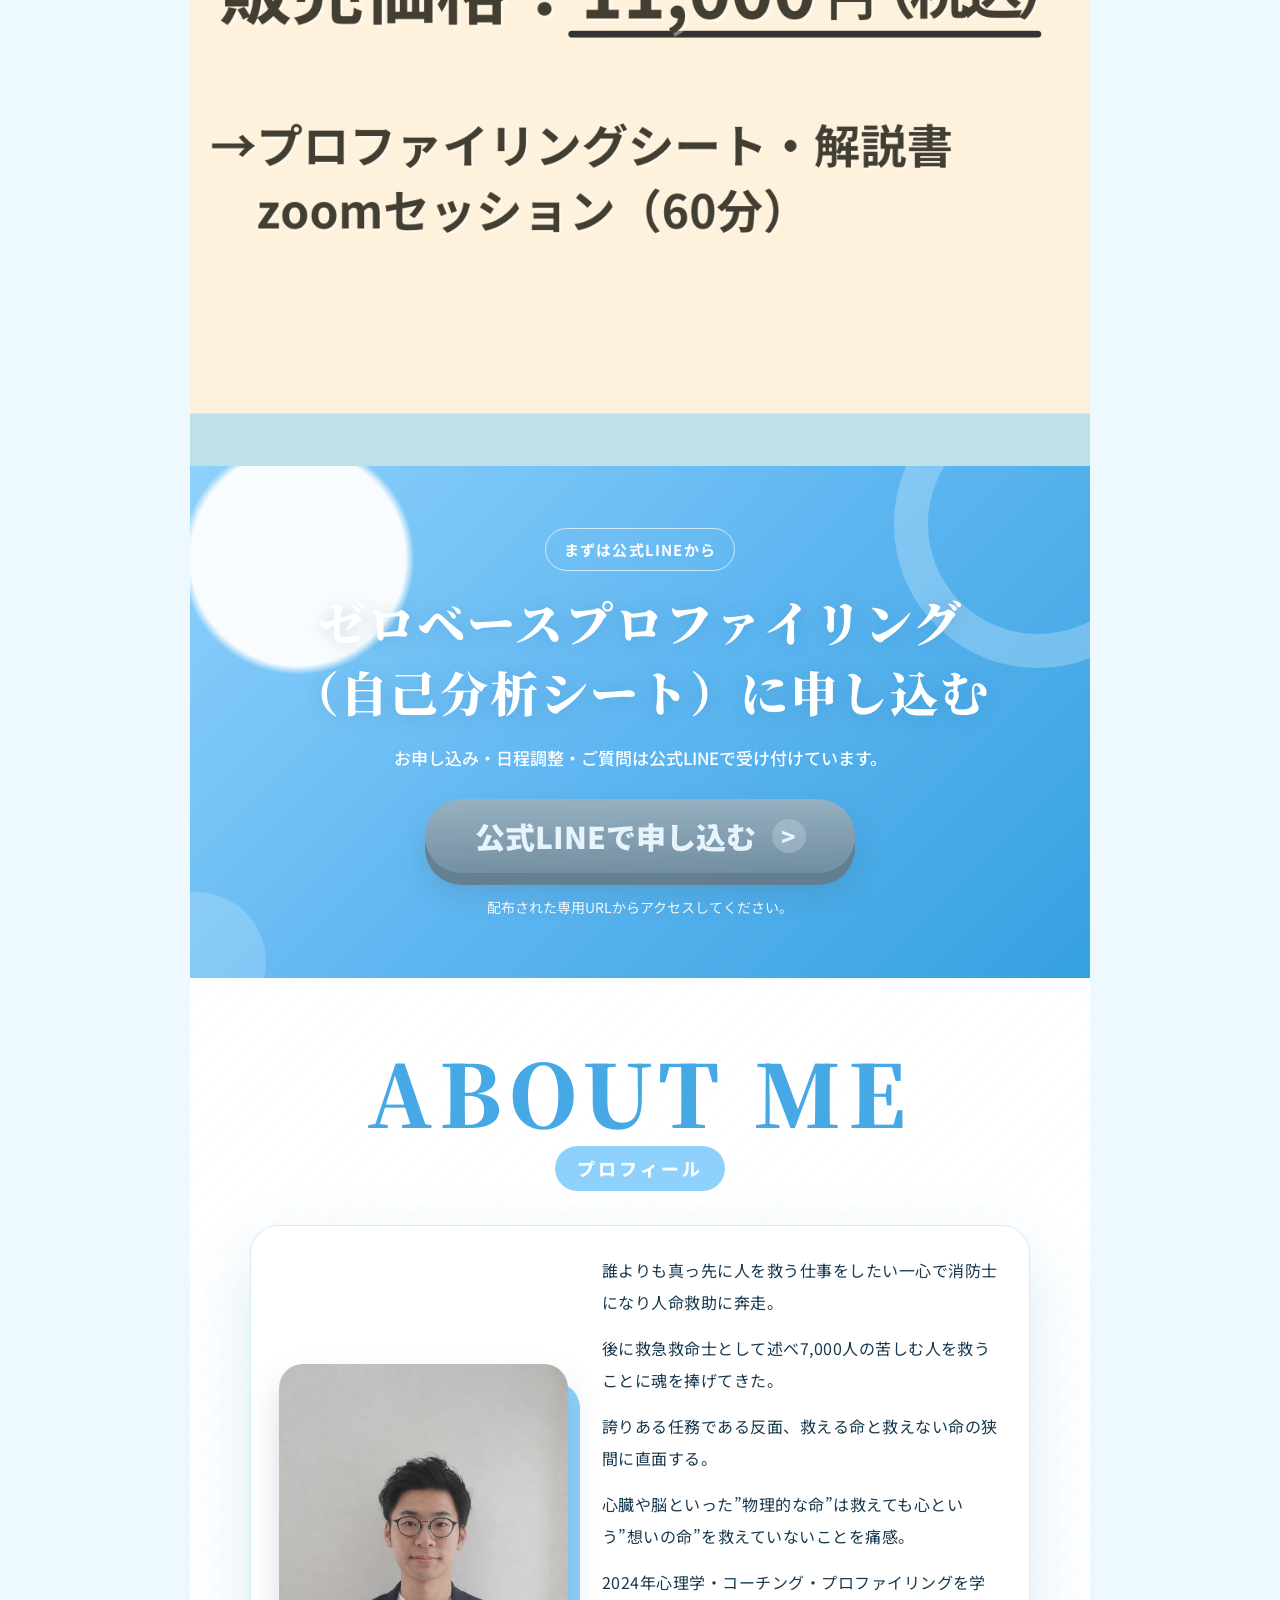
==== commit e9b26b60: "Use high resolution profile image" ====
--- a/index.html
+++ b/index.html
@@ -65,7 +65,7 @@
 
             <div class="about-card">
                 <div class="about-photo">
-                    <img src="images/profile-about.jpg" alt="プロフィール写真">
+                    <img src="images/profile-about-v2.jpg" alt="プロフィール写真">
                 </div>
                 <div class="about-copy">
                     <p>誰よりも真っ先に人を救う仕事をしたい一心で消防士になり人命救助に奔走。</p>
